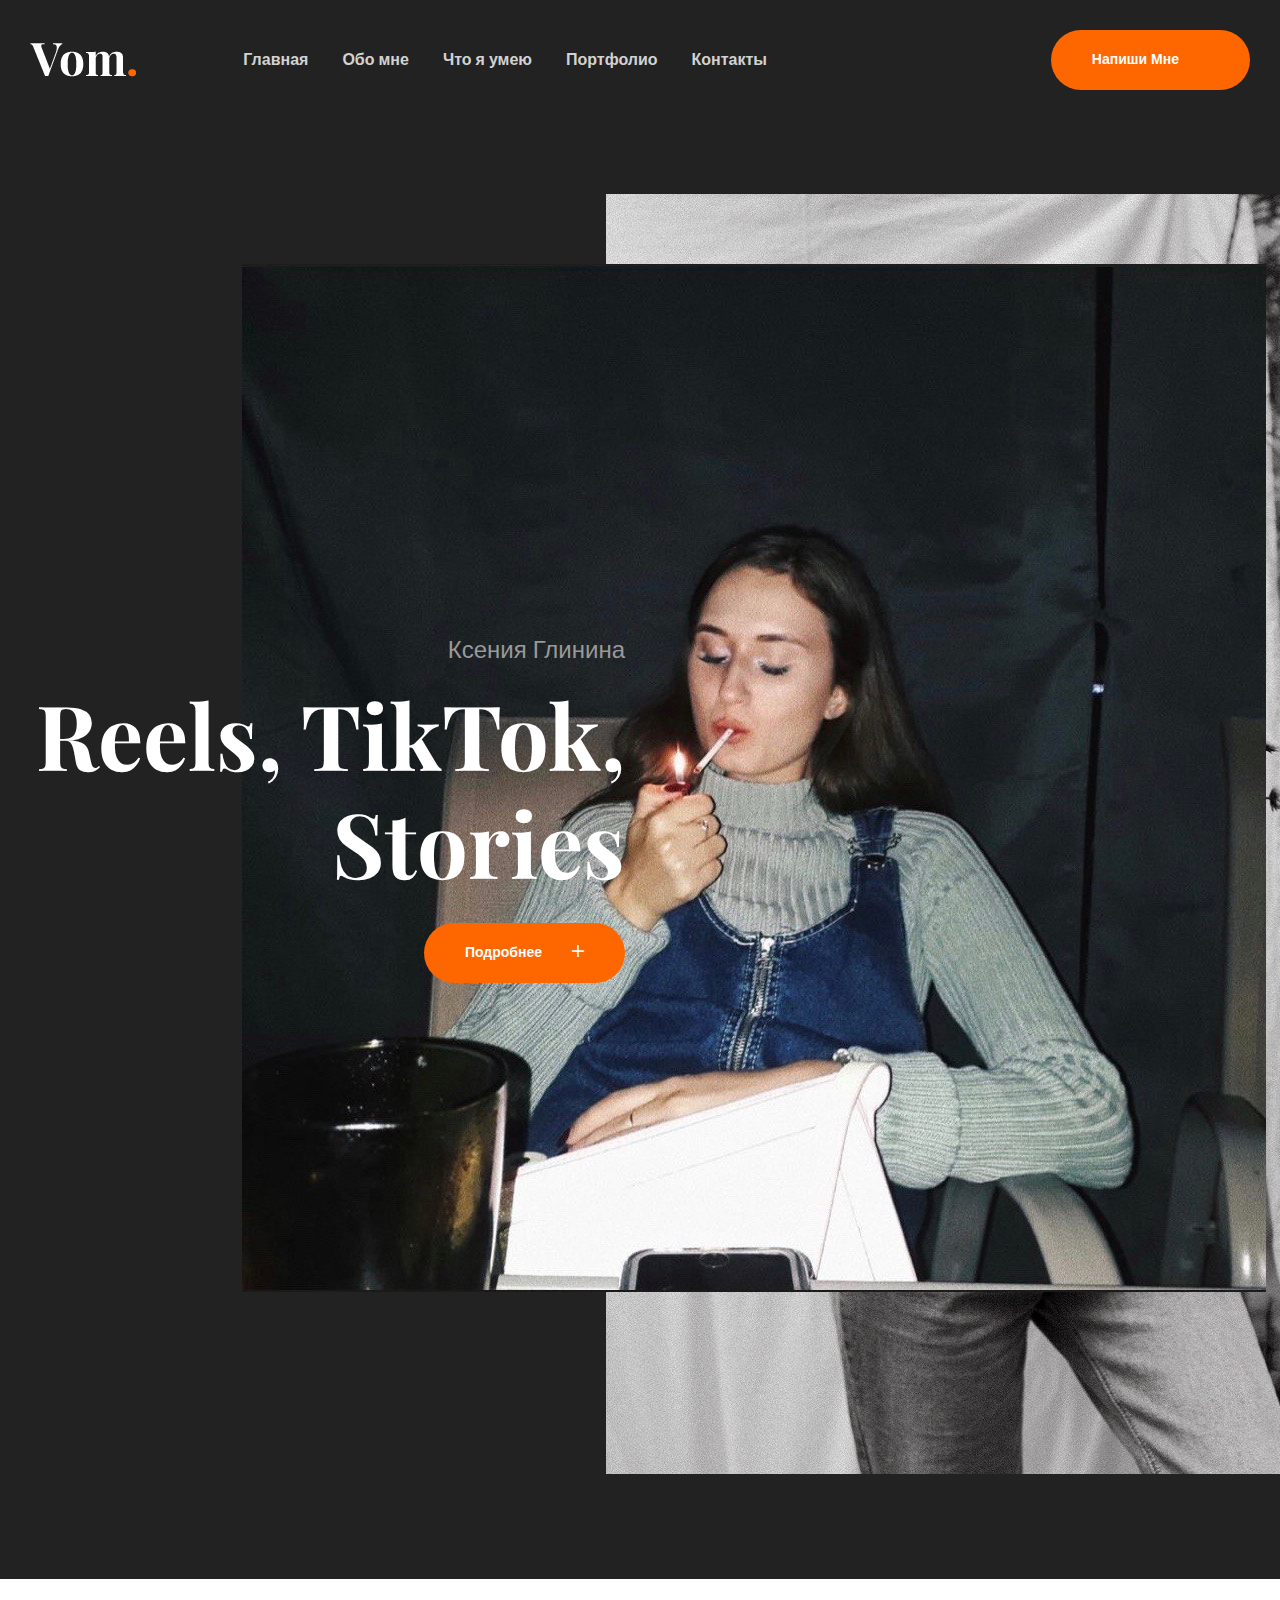
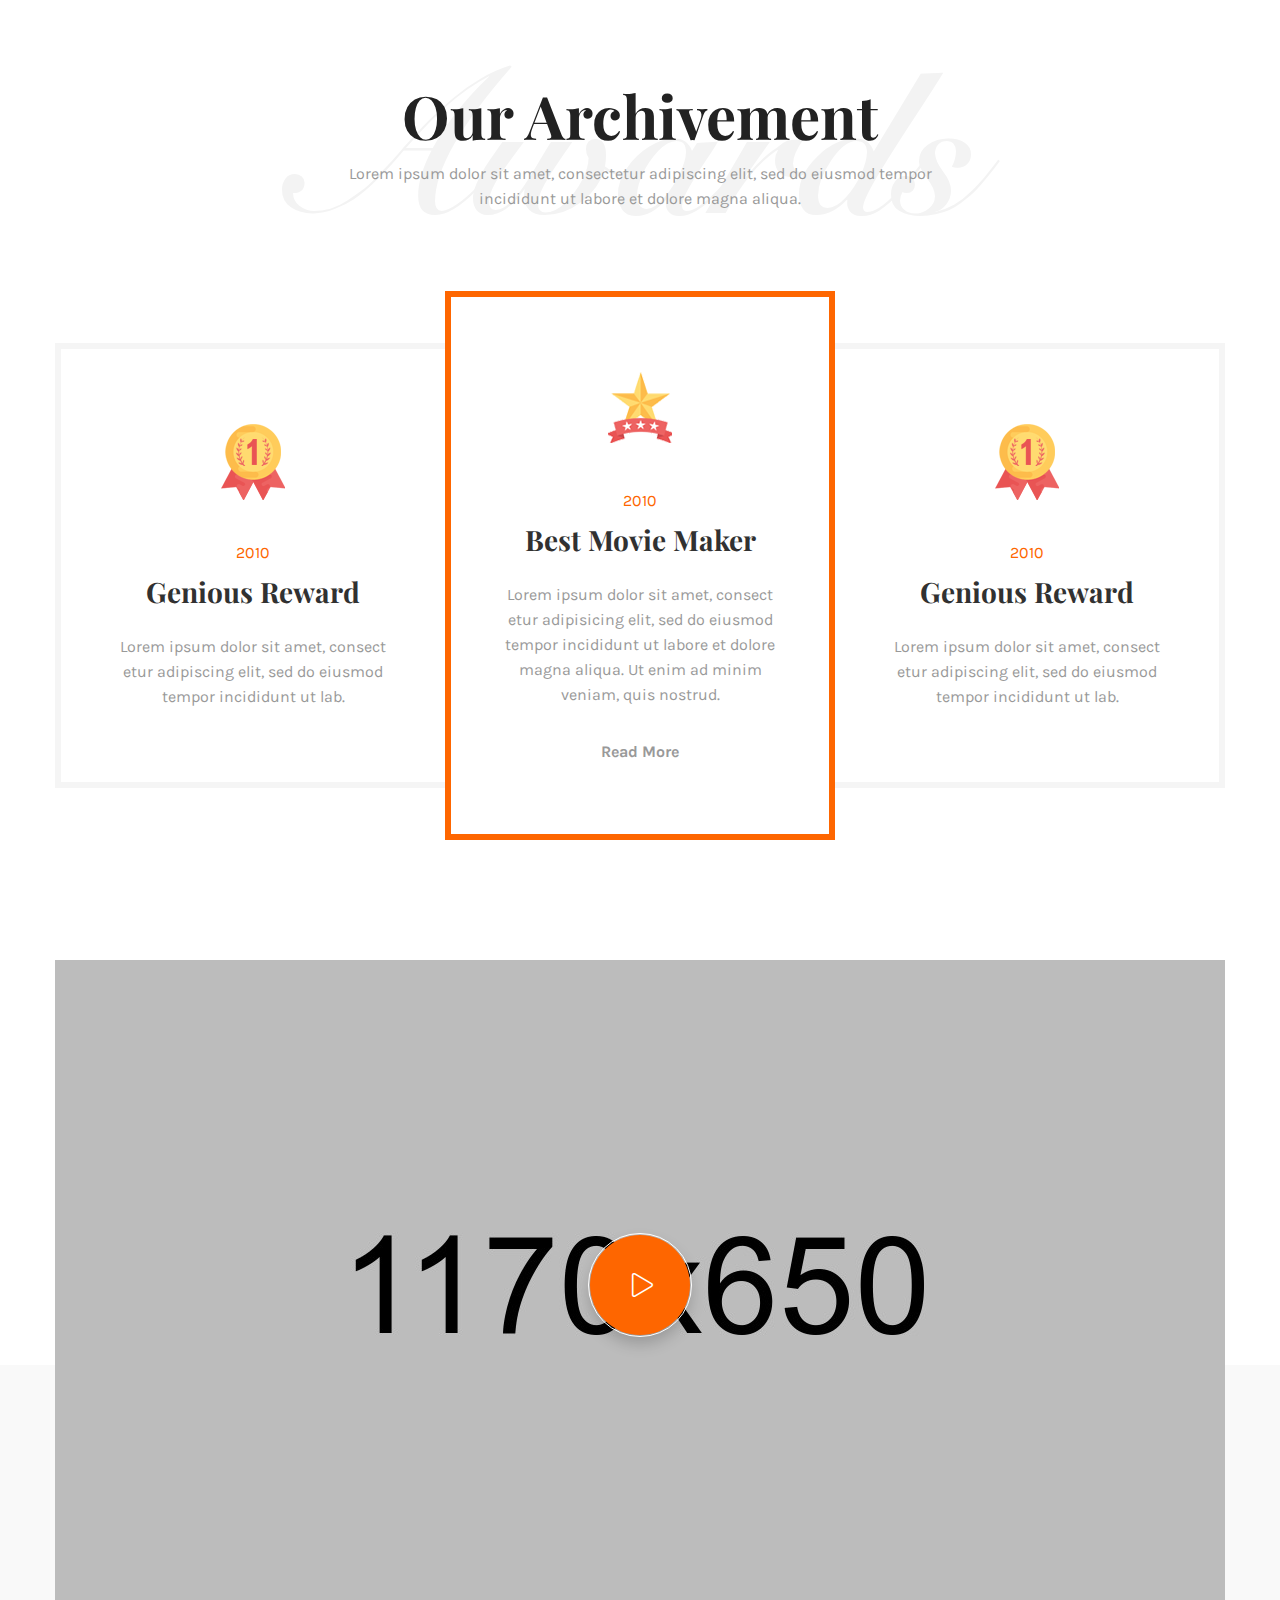
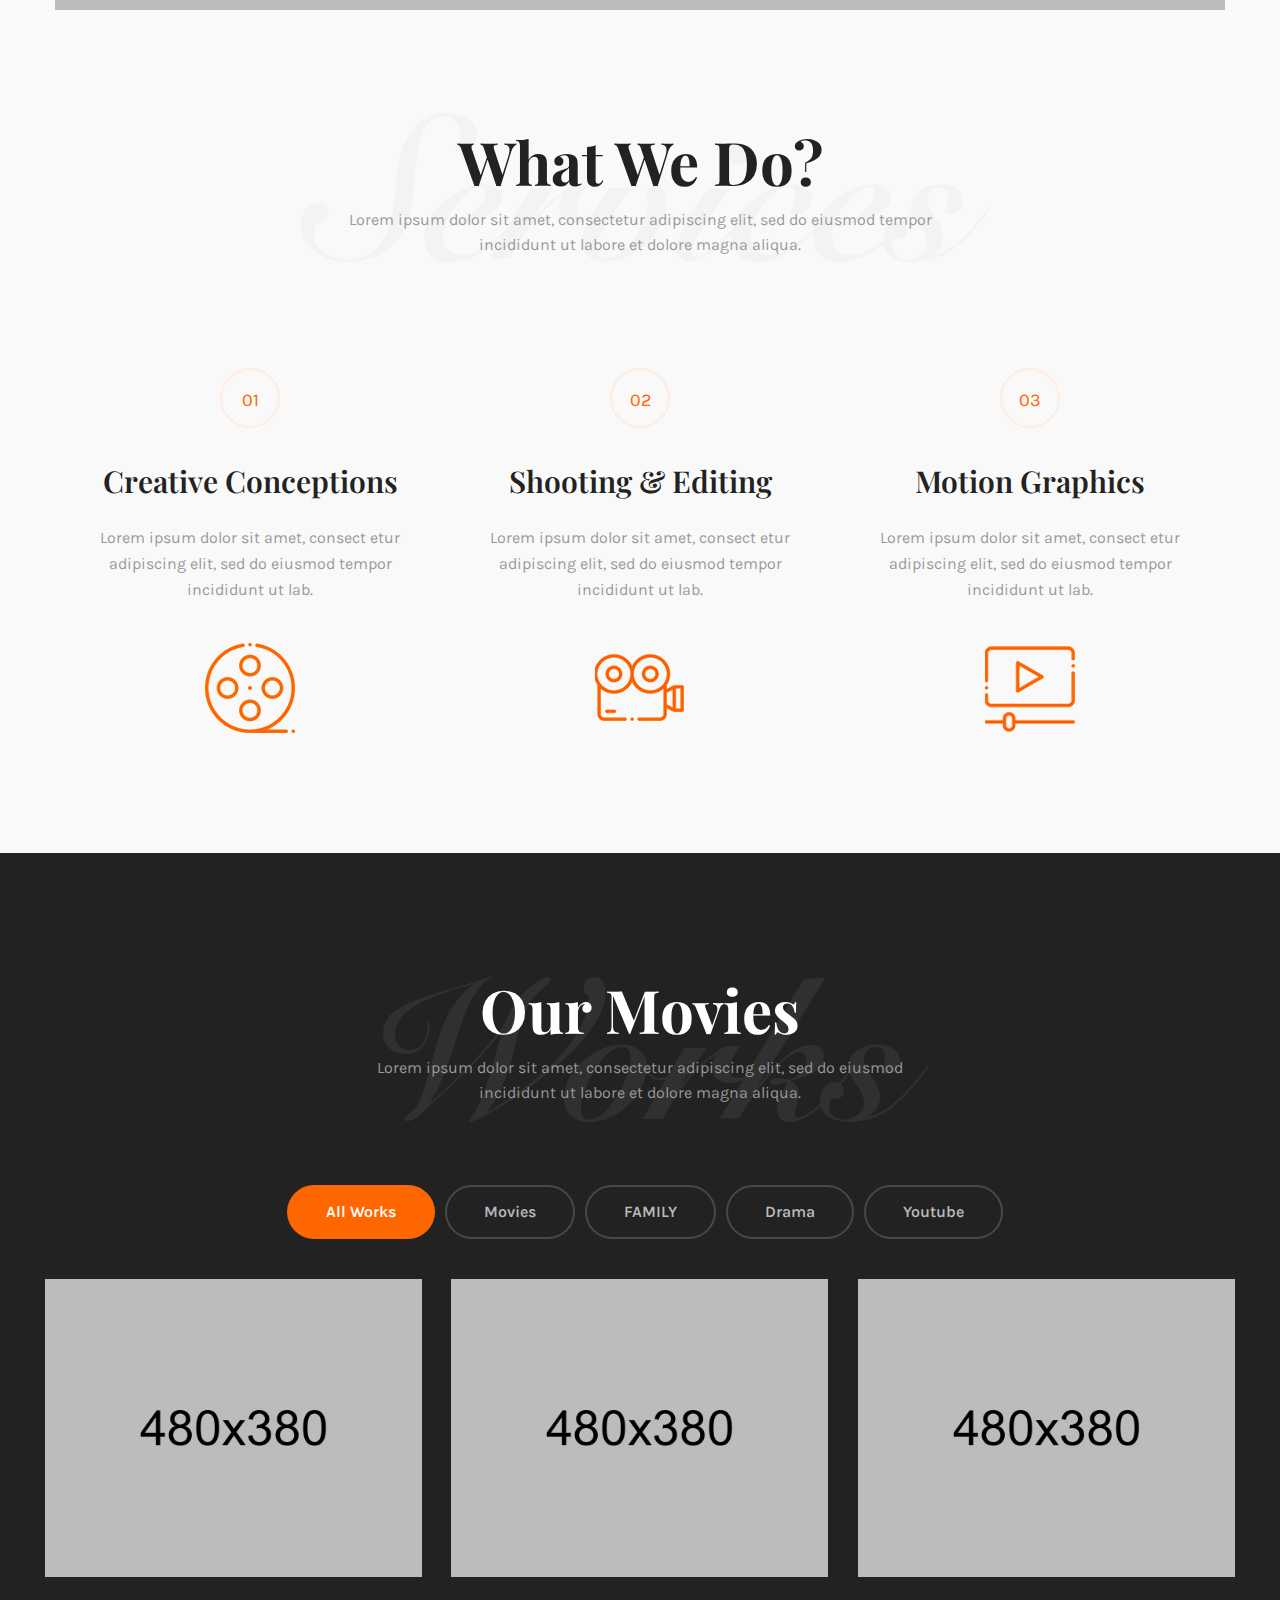
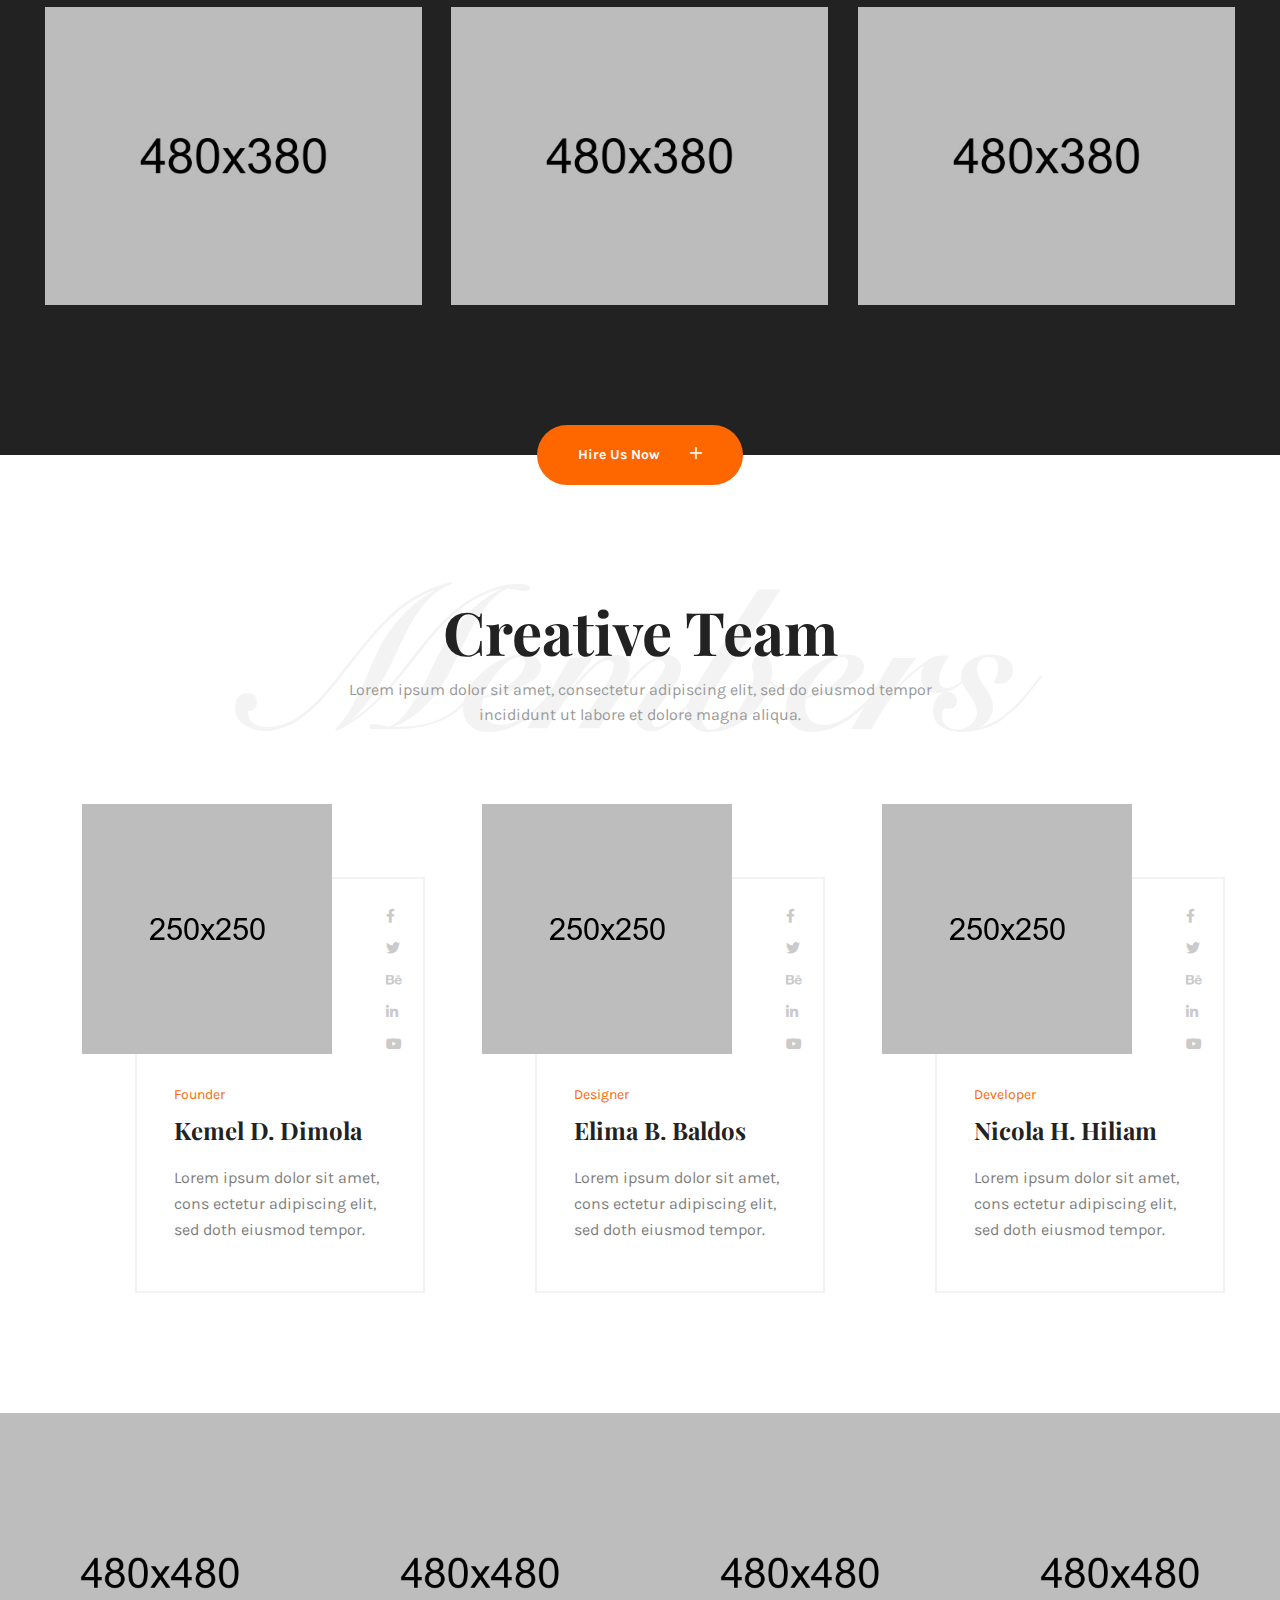
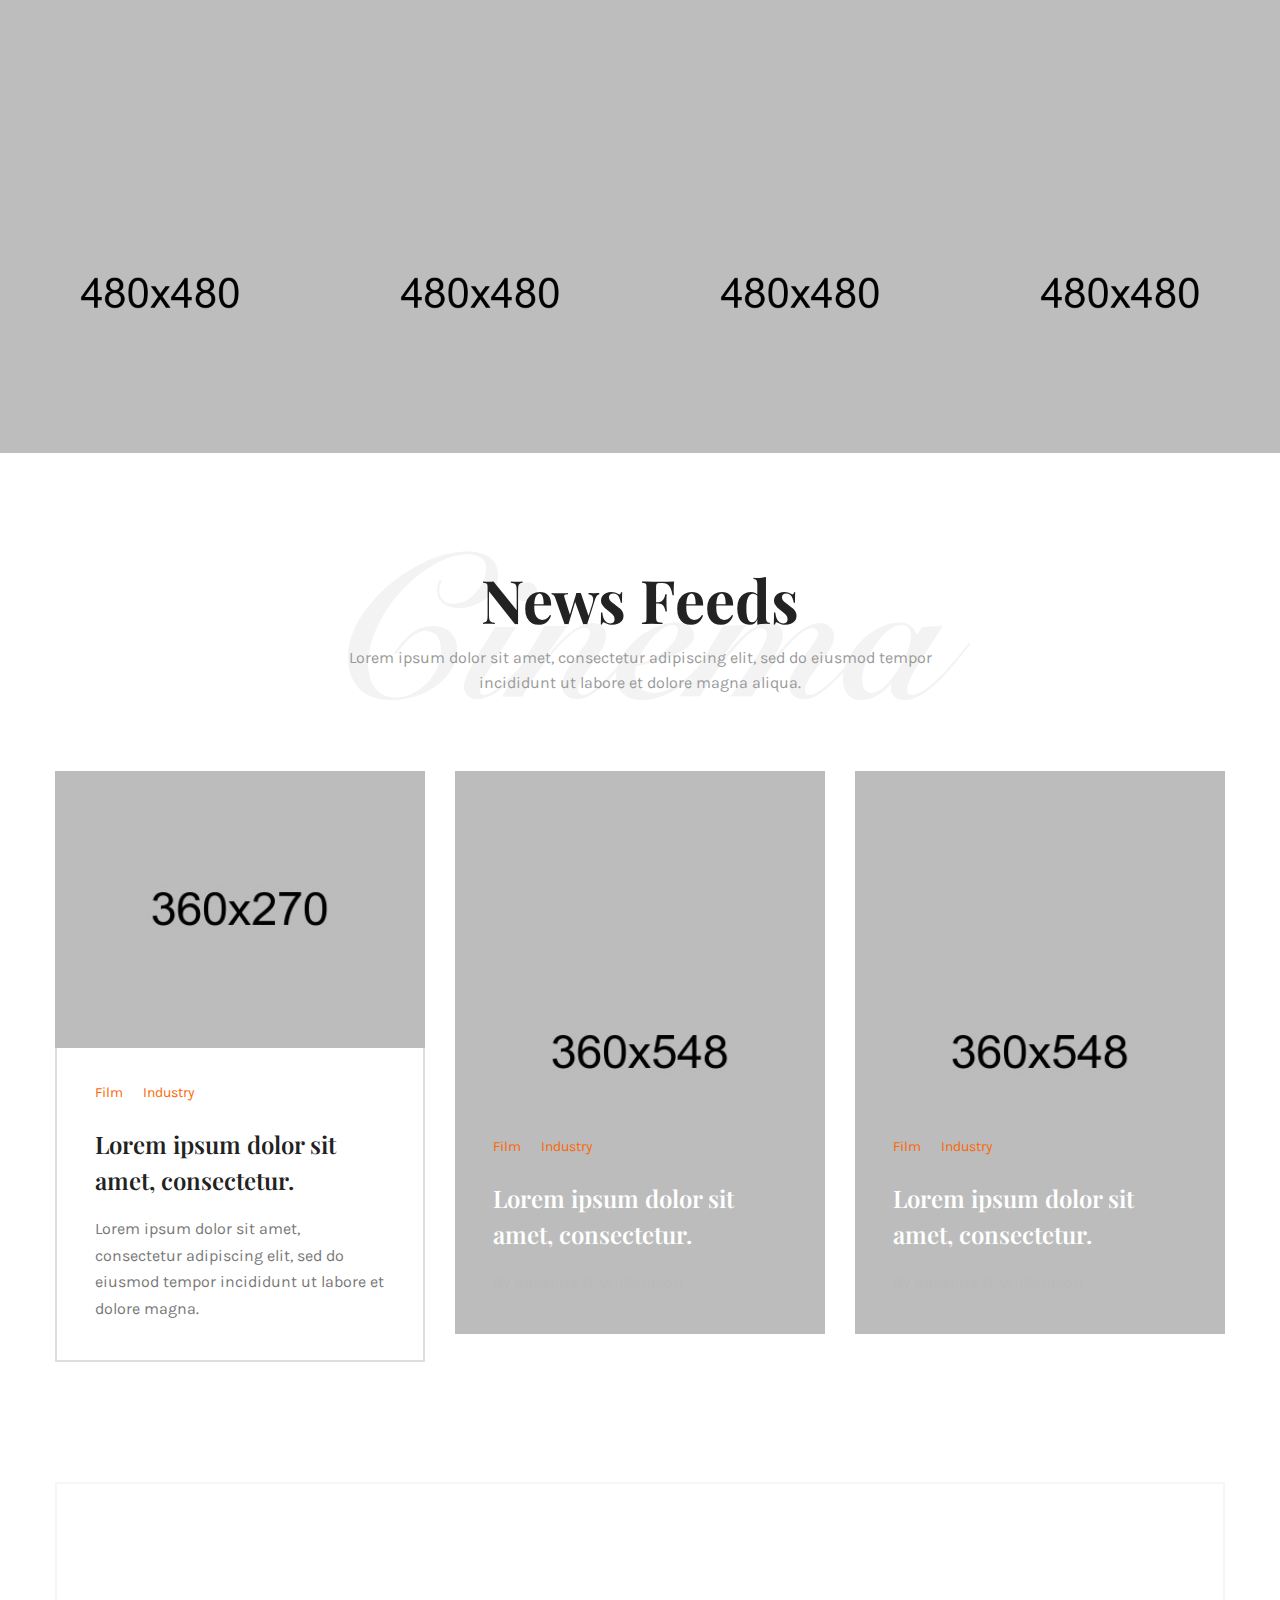
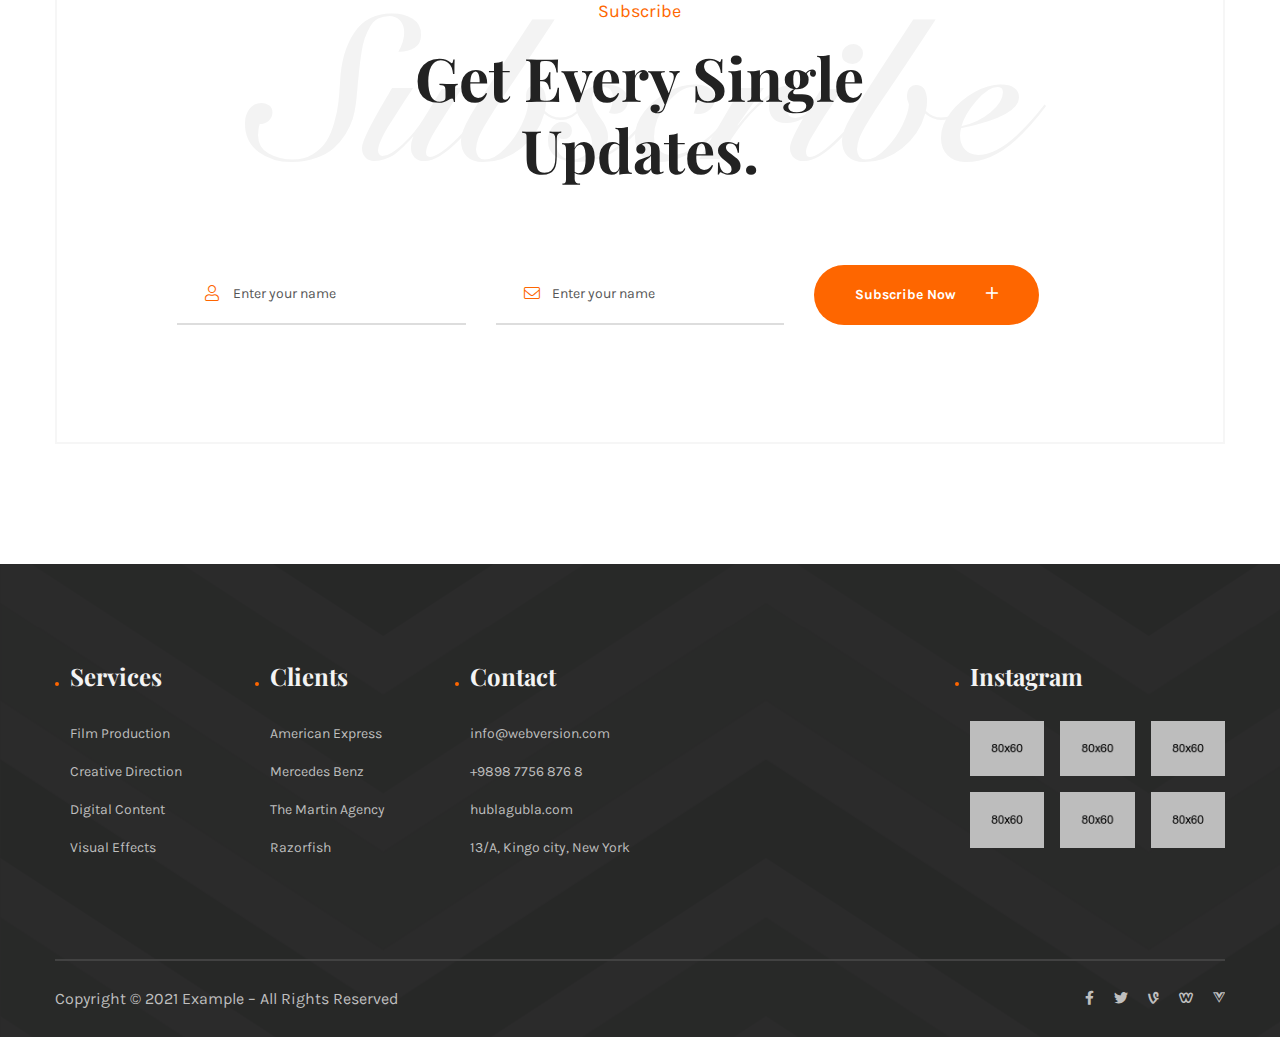
==== vom/index.html @ 8ab4348d "first commit" ====
<!doctype html>
<html class="no-js" lang="zxx">
    <head>
        <meta charset="utf-8">
        <meta http-equiv="x-ua-compatible" content="ie=edge">
        <title>Ксения Глинина — Reels Master</title>
        <meta name="description" content="">
        <meta name="viewport" content="width=device-width, initial-scale=1">

        <link rel="manifest" href="site.webmanifest">
        <!-- Place favicon.png in the root directory -->
		<link rel="shortcut icon" type="image/x-icon" href="img/favicon.png">

        <!-- CSS main style -->
        <link rel="stylesheet" href="css/animate.min.css">
        <link rel="stylesheet" href="css/bootstrap.min.css">
        <link rel="stylesheet" href="css/magnific-popup.css">
        <link rel="stylesheet" href="css/meanmenu.min.css">
        <link rel="stylesheet" href="css/owl.carousel.min.css">
        <link rel="stylesheet" href="css/fontawesome.min.css">
        <link rel="stylesheet" href="css/default.css">
        <link rel="stylesheet" href="css/barfiller.css">
        <link rel="stylesheet" href="css/style.css">
        <link rel="stylesheet" href="css/responsive.css">
    </head>
    <body>

        <!-- Header_start -->
        <header id="header" class="header-transparrent header-sticky">
            <div class="header-area header-padding">
                <div class="container-fluid">
                    <div class="row align-items-center">
                        <div class="col-xl-2 col-lg-2">
                            <div class="logo-area">
                                <div class="logo logo-1">
                                    <a href="index.html" class="logo-link"><img src="img/homepage1/logo/logo.png" alt=""></a>
                                </div>
                            </div>
                        </div>
                        <div class="col-xl-6 col-lg-7">
                            <div class="menu-area flex-grow-1">
                                <div class="main-menu">
                                    <nav id="mobile-menu">
                                        <ul>
                                            <li><a href="index.html">Главная</a>
                                            </li>
                                            <li><a href="about_me.html">Обо мне</a></li>
                                            <li><a href="services.html">Что я умею</a></li>
                                            <li><a href="work.html">Портфолио</a>
                                                <ul class="submenu">
                                                    <li><a href="about.html">About Us</a></li>
                                                    <li><a href="about_me.html">About Me</a></li>
                                                    <li><a href="personal-details.html">Personal Details</a></li>
                                                    <li><a href="services.html">Services</a></li>
                                                    <li><a href="single-services.html">Services Details </a></li>
                                                    <li><a href="team.html">Team</a></li>
                                                    <li><a href="blog.html">Blog</a></li>
                                                    <li><a href="blog-details.html">Blog Details</a></li>
                                                    <li><a href="work.html">Work</a></li>
                                                    <li><a href="contact.html">Contact</a></li>
                                                </ul>
                                            </li>
                                            <li><a href="contact.html">Контакты</a></li>
                                        </ul>
                                    </nav>
                                </div>
                            </div>
                        </div>
                        <div class="col-xl-4 col-lg-3 d-none d-lg-block">
                            <div class="header-right">
                                <div class="header-button f-right">
                                    <a href="#" class="btn orange-bg btn-icon">Напиши мне<i class="fal fa-message"></i></a>
                                </div>
                            </div>
                        </div>
                        <!-- mobile-menu -->
                        <div class="col-12">
                            <div class="mobile-menu mobile-menu-1"></div>
                        </div>
                    </div>
                </div>
            </div>
        </header>
        <!-- Header_end -->
        <main>
            <!-- Hero_start -->
            <section class="hero-area hero-bg theme-bg position-relative">
                <div class="hero-box hero-padding">
                    <div class="container-fluid">
                        <div class="row align-items-center">
                            <div class="col-xl-6 col-lg-8 offset-lg-3 offset-xl-0">
                                <div class="hero-caption text-right">
                                    <span class="hero-sub-heading">Ксения Глинина</span>
                                    <h1 class="hero-main-heading white-color">Reels, TikTok, Stories</h1>
                                    <a href="#" class="btn orange-bg btn-icon">Подробнее<i class="fal fa-plus"></i></a>
                                </div>
                            </div>
                            <div class="col-xl-6">
                                <div class="h1-hero-right-thumb hero-right-thumb position-relative">
                                    <img class="hero-back-thumb" data-tilt data-tilt-perspective="3000" src="img/homepage1/hero/ksu_1.jpg" alt="">
                                    <img class="hero-front-thumb" data-tilt data-tilt-perspective="3000" src="img/homepage1/hero/ksu_2.jpg" alt="">
                                </div>
                            </div>
                        </div>
                    </div>
                </div>
            </section>
            <!-- Hero_end -->
            <!-- Archivement_start -->
            <div class="arichivent_area white-bg pt-100 pb-90">
                <div class="container">
                    <div class="row ">
                        <div class="col-xl-8 offset-xl-2">
                            <div class="section-title mb-80">
                                <div class="archivment-front">
                                    <h3>Our Archivement</h3>
                                    <p>Lorem ipsum dolor sit amet, consectetur adipiscing elit, sed do eiusmod tempor<br>incididunt ut labore et dolore magna aliqua.</p>
                                </div>
                                <h3 class="archivment-back">Awards</h3>
                            </div>
                        </div>
                    </div>
                    <div class="row align-items-center no-gutters">
                        <div class="col-xl-4 col-lg-4">
                            <div class="reward-box-wrapper reward-box-wrapper1 text-center mb-30">
                                <i class="icon"><img src="img/homepage1/Reward/1.png" alt=""></i>
                                <span>2010</span>
                                <h3>Genious Reward</h3>
                                <p>Lorem ipsum dolor sit amet, consect etur adipiscing elit, sed do eiusmod tempor incididunt ut lab.</p>
                            </div>
                        </div>
                        <div class="col-xl-4 col-lg-4">
                            <div class="reward-box-wrapper reward-box-wrapper2 active text-center mb-30">
                                <i class="icon"><img src="img/homepage1/Reward/2.png" alt=""></i>
                                <span>2010</span>
                                <h3>Best Movie Maker</h3>
                                <p>Lorem ipsum dolor sit amet, consect etur adipisicing elit, sed do eiusmod tempor incididunt ut labore et dolore magna aliqua. Ut enim ad minim veniam, quis nostrud.</p>
                                <a href="#" class="read-more-link">Read More</a>
                            </div>
                        </div>
                        <div class="col-xl-4 col-lg-4">
                            <div class="reward-box-wrapper reward-box-wrapper3 text-center mb-30">
                                <i class="icon"><img src="img/homepage1/Reward/1.png" alt=""></i>
                                <span>2010</span>
                                <h3>Genious Reward</h3>
                                <p>Lorem ipsum dolor sit amet, consect etur adipiscing elit, sed do eiusmod tempor incididunt ut lab.</p>
                            </div>
                        </div>
                    </div>
                </div>
            </div>
            <!-- Archivement_end -->
            <!-- vaideo_start -->
            <div class="video-area white-bg">
                <div class="container">
                    <div class="video-wrap"><!--  data-background="img/video_bg/video-img.png" -->
                        <div class="vidoe-img" data-tilt data-tilt-perspective="3000"><img class="img" src="img/homepage1/video_bg/video-img.jpg" alt=""></div>
                        <div class="play-btn">
                            <a class="popup-video circle-animation" href="https://www.youtube.com/watch?v=KMc6DyEJp04"><i class="fal fa-play"></i></a>
                        </div>
                    </div>
                </div>
            </div>
            <!-- vaideo_end -->
            <!-- we_do_srart -->
            <div class="we-do-area gray-bg">
                <div class="container">
                    <div class="row">
                        <div class="col-xl-8 offset-xl-2">
                            <!-- section-tittle -->
                            <div class="section-title mb-110">
                                <div class="archivment-front">
                                    <h3>What We Do?</h3>
                                    <p>Lorem ipsum dolor sit amet, consectetur adipiscing elit, sed do eiusmod tempor<br>incididunt ut labore et dolore magna aliqua.</p>
                                </div>
                                <h3 class="archivment-back">Services</h3>
                            </div>
                        </div>
                    </div>
                    <!-- we_do_wrapper_start -->
                    <div class="we-do-wrapper">
                        <div class="container">
                            <div class="row">
                                <div class="col-xl-4 col-lg-4 col-md-6">
                                    <div class="single-we-do-box text-center mb-30">
                                        <div class="we-do-top">
                                            <div class="we-do-btn"><a  href="#" >01</a></div>
                                            <div class="we-do-tittle"><h3>Creative Conceptions</h3></div>
                                        </div>
                                        <div class="we-do-top-back text-center">
                                            <h2>01</h2>
                                        </div>
                                        <div class="we-do-bottom">
                                            <div class="we-do-para"><p>Lorem ipsum dolor sit amet, consect etur adipiscing elit, sed do eiusmod tempor incididunt ut lab.</p></div>
                                            <div class="we-do-icon"><img src="img/homepage1/we_do/1.png" alt=""></div>
                                        </div>
                                    </div>
                                </div>
                                <div class="col-xl-4 col-lg-4 col-md-6">
                                    <div class="single-we-do-box text-center mb-30">
                                        <div class="we-do-top">
                                            <div class="we-do-btn"><a  href="">02</a></div>
                                            <div class="we-do-tittle"><h3>Shooting & Editing</h3></div>
                                        </div>
                                        <div class="we-do-top-back text-center">
                                            <h2>02</h2>
                                        </div>
                                        <div class="we-do-bottom">
                                            <div class="we-do-para"><p>Lorem ipsum dolor sit amet, consect etur adipiscing elit, sed do eiusmod tempor incididunt ut lab.</p></div>
                                            <div class="we-do-icon"><img src="img/homepage1/we_do/2.png" alt=""></div>
                                        </div>
                                    </div>
                                </div>
                                <div class="col-xl-4 col-lg-4 col-md-6">
                                    <div class="single-we-do-box text-center mb-30">
                                        <div class="we-do-top">
                                            <div class="we-do-btn"><a  href="">03</a></div>
                                            <div class="we-do-tittle"><h3>Motion Graphics</h3></div>
                                        </div>
                                        <div class="we-do-top-back text-center">
                                            <h2>03</h2>
                                        </div>
                                        <div class="we-do-bottom">
                                            <div class="we-do-para"><p>Lorem ipsum dolor sit amet, consect etur adipiscing elit, sed do eiusmod tempor incididunt ut lab.</p></div>
                                            <div class="we-do-icon"><img src="img/homepage1/we_do/3.png" alt=""></div>
                                        </div>
                                    </div>
                                </div>
                            </div>
                        </div>
                    </div>
                    <!-- we_do_wrapper_end -->
                </div>
            </div>
            <!-- we_do_end -->
            <!--Movi_area_stat-->
            <div class="movi-area black-bg">
                <div class="container-fluid">
                    <div class="row">
                        <!-- section-title -->
                        <div class="col-xl-12 mb-65">
                            <div class="section-title section-title2 d-block">
                                <div class="archivment-front text-center">
                                    <h3>Our Movies</h3>
                                    <p>Lorem ipsum dolor sit amet, consectetur adipiscing elit, sed do eiusmod<br>incididunt ut labore et dolore magna aliqua.</p>
                                </div>
                                <h3 class="archivment-back">Works</h3>
                            </div>
                        </div>
                    </div>
                    <!-- Active Button -->
                    <div class="row justify-content-center">
                        <div class="co-xl-12 ">
                            <div class="portfolio-menu filter-button-group mb-40  pl-10 text-center">
                                <button class="active" data-filter="*">All Works</button>
                                <button data-filter=".cat1">Movies</button>
                                <button data-filter=".cat2">FAMILY</button>
                                <button data-filter=".cat3">Drama</button>
                                <button data-filter=".cat4">Youtube</button>
                            </div>
                        </div>
                    </div>
                    <!-- End Active Button -->
                    <!-- Movi_area Active Girid -->
                    <div class="row grid">
                        <div class="col-xl-4 col-lg-4 col-md-4 grid-item cat4 cat2">
                            <div class="video-sing-img-wrap mb-30" data-tilt data-tilt-perspective="3000">
                                <div class="video-singl-img ">
                                    <img src="img/homepage1/video_area/1.jpg" alt="">
                                </div>
                                <div class="video-link"><a class="popup-video" href="https://www.youtube.com/watch?v=KMc6DyEJp04"><i class="fal fa-play"></i></a></div>
                            </div>
                        </div>
                        <div class="col-xl-4 col-lg-4 col-md-4 grid-item cat3 cat4 cat1">
                            <div class="video-sing-img-wrap  mb-30" data-tilt data-tilt-perspective="3000">
                                <div class="video-singl-img">
                                    <img src="img/homepage1/video_area/2.jpg" alt="">
                                </div>
                                <div class="video-link"><a class="popup-video" href="https://www.youtube.com/watch?v=KMc6DyEJp04"><i class="fal fa-play"></i></a></div>
                            </div>
                        </div>
                        <div class="col-xl-4 col-lg-4 col-md-4 grid-item cat2 cat3">
                            <div class="video-sing-img-wrap mb-30" data-tilt data-tilt-perspective="3000">
                                <div class="video-singl-img ">
                                    <img src="img/homepage1/video_area/3.jpg" alt="">
                                </div>
                                <div class="video-link"><a class="popup-video" href="https://www.youtube.com/watch?v=KMc6DyEJp04"><i class="fal fa-play"></i></a></div>
                            </div>
                        </div>
                        <div class="col-xl-4 col-lg-4 col-md-4 grid-item cat2 cat1">
                            <div class="video-sing-img-wrap  mb-30" data-tilt data-tilt-perspective="3000">
                                <div class="video-singl-img">
                                    <img src="img/homepage1/video_area/4.jpg" alt="">
                                </div>
                                <div class="video-link"><a class="popup-video" href="https://www.youtube.com/watch?v=KMc6DyEJp04"><i class="fal fa-play"></i></a></div>
                            </div>
                        </div>
                        <div class="col-xl-4 col-lg-4 col-md-4 grid-item cat2 cat3">
                            <div class="video-sing-img-wrap mb-30" data-tilt data-tilt-perspective="3000">
                                <div class="video-singl-img ">
                                    <img src="img/homepage1/video_area/5.jpg" alt="">
                                </div>
                                <div class="video-link"><a class="popup-video" href="https://www.youtube.com/watch?v=KMc6DyEJp04"><i class="fal fa-play"></i></a></div>
                            </div>
                        </div>
                        <div class="col-xl-4 col-lg-4 col-md-4 grid-item cat3 cat4 cat1">
                            <div class="video-sing-img-wrap  mb-30" data-tilt data-tilt-perspective="3000">
                                <div class="video-singl-img">
                                    <img src="img/homepage1/video_area/6.jpg" alt="">
                                </div>
                                <div class="video-link"><a class="popup-video" href="https://www.youtube.com/watch?v=KMc6DyEJp04"><i class="fal fa-play"></i></a></div>
                            </div>
                        </div>
                    </div>
                    <!-- End-Movi_area-->
                </div>
            </div>
            <!-- movi_tabs_end -->
            <div class="movi-btn text-center">
                <a href="#" class="btn orange-bg btn-icon orange-hover-1">Hire Us Now<i class="fal fa-plus"></i></a>
            </div>
            <!--Movi_area_end-->
            <!-- Creative_team_start -->
            <div class="creative-team-area pt-80 pb-40">
                <div class="container">
                    <div class="row">
                        <div class="col-xl-8 offset-xl-2 pb-135">
                            <!-- section-tittle -->
                            <div class="section-title section-title3 ">
                                <div class="archivment-front">
                                    <h3>Creative Team</h3>
                                    <p>Lorem ipsum dolor sit amet, consectetur adipiscing elit, sed do eiusmod tempor<br>incididunt ut labore et dolore magna aliqua.</p>
                                </div>
                                <h3 class="archivment-back">Members</h3>
                            </div>
                        </div>
                    </div>
                    <div class="row">
                        <div class="col-xl-4 col-lg-6 col-md-6">
                            <div class="team-box ml-80 mb-80">
                                <div class="single-team ">
                                    <div class="team-top d-flex mb-30">
                                        <div class="team-img"><img src="img/homepage1/team/1.png" alt=""></div>
                                        <!-- social-icon -->
                                        <div class="team-social">
                                            <ul>
                                                <li><a href="#"><i class="fab fa-facebook-f"></i></a></li>
                                                <li><a href="#"><i class="fab fa-twitter"></i></a></li>
                                                <li> <a href="#"><i class="fab fa-behance"></i></a></li>
                                                <li><a href="#"><i class="fab fa-linkedin-in"></i></a></li>
                                                <li><a href="#"><i class="fab fa-youtube"></i></a></li>
                                            </ul>
                                        </div>
                                    </div>
                                    <div class="team-bottom">
                                        <span>Founder</span>
                                        <h3>Kemel D. Dimola</h3>
                                        <p>Lorem ipsum dolor sit amet, cons ectetur adipiscing elit, sed doth eiusmod
                                            tempor. </p>
                                    </div>
                                </div>
                            </div>
                        </div>
                        <div class="col-xl-4 col-lg-6 col-md-6">
                            <div class="team-box ml-80 mb-80">
                                <div class="single-team ">
                                    <div class="team-top d-flex mb-30">
                                        <div class="team-img"><img src="img/homepage1/team/2.png" alt=""></div>
                                        <!-- social-icon -->
                                        <div class="team-social">
                                            <ul>
                                                <li><a href="#"><i class="fab fa-facebook-f"></i></a></li>
                                                <li><a href="#"><i class="fab fa-twitter"></i></a></li>
                                                <li> <a href="#"><i class="fab fa-behance"></i></a></li>
                                                <li><a href="#"><i class="fab fa-linkedin-in"></i></a></li>
                                                <li><a href="#"><i class="fab fa-youtube"></i></a></li>
                                            </ul>
                                        </div>
                                    </div>
                                    <div class="team-bottom">
                                        <span>Designer</span>
                                        <h3>Elima B. Baldos</h3>
                                        <p>Lorem ipsum dolor sit amet, cons ectetur adipiscing elit, sed doth eiusmod
                                            tempor. </p>
                                    </div>
                                </div>
                            </div>
                        </div>
                        <div class="col-xl-4 col-lg-6 col-md-6">
                            <div class="team-box ml-80 mb-80">
                                <div class="single-team ">
                                    <div class="team-top d-flex mb-30">
                                        <div class="team-img"><img src="img/homepage1/team/3.png" alt=""></div>
                                        <!-- social-icon -->
                                        <div class="team-social">
                                            <ul>
                                                <li><a href="#"><i class="fab fa-facebook-f"></i></a></li>
                                                <li><a href="#"><i class="fab fa-twitter"></i></a></li>
                                                <li> <a href="#"><i class="fab fa-behance"></i></a></li>
                                                <li><a href="#"><i class="fab fa-linkedin-in"></i></a></li>
                                                <li><a href="#"><i class="fab fa-youtube"></i></a></li>
                                            </ul>
                                        </div>
                                    </div>
                                    <div class="team-bottom">
                                        <span>Developer</span>
                                        <h3>Nicola H. Hiliam</h3>
                                        <p>Lorem ipsum dolor sit amet, cons ectetur adipiscing elit, sed doth eiusmod
                                            tempor. </p>
                                    </div>
                                </div>
                            </div>
                        </div>
                    </div>
                </div>
            </div>
            <!-- Creative_team_end -->
            <!-- teammembers_start -->
            <div class="teammembers-area">
                <div class="container-fluid p-0 fix">
                    <div class="row no-gutters">
                        <div class="col-xl-3 col-lg-4 col-md-6">
                            <div class="single-members">
                                <div class="members-img"><img src="img/homepage1/team_members/5.png" alt=""></div>
                                <div class="members-img-thumb">
                                    <img src="img/homepage1/team_members/overley.png" alt="">
                                </div>
                                <div class="thumb-content-box">
                                    <div class="thumb-content">
                                        <h3>Photo<br>Showcase</h3>
                                        <a class="popup-image" href="img/homepage1/team_members/5.png"><i class="fas fa-angle-right"></i></a>
                                    </div>
                                </div>
                            </div>
                        </div>
                        <div class="col-xl-3 col-lg-4 col-md-6">
                            <div class="single-members">
                                <div class="members-img"><img src="img/homepage1/team_members/1.png" alt=""></div>
                                <div class="members-img-thumb">
                                    <img src="img/homepage1/team_members/overley.png" alt="">
                                </div>
                                <div class="thumb-content-box">
                                    <div class="thumb-content">
                                        <h3>Photo<br>Showcase</h3>
                                        <a class="popup-image" href="img/homepage1/team_members/1.png"><i class="fas fa-angle-right"></i></a>
                                    </div>
                                </div>
                            </div>
                        </div>
                        <div class="col-xl-3 col-lg-4 col-md-6">
                            <div class="single-members">
                                <div class="members-img"><img src="img/homepage1/team_members/2.png" alt=""></div>
                                <div class="members-img-thumb">
                                    <img src="img/homepage1/team_members/overley.png" alt="">
                                </div>
                                <div class="thumb-content-box">
                                    <div class="thumb-content">
                                        <h3>Photo<br>Showcase</h3>
                                        <a class="popup-image" href="img/homepage1/team_members/2.png"><i class="fas fa-angle-right"></i></a>
                                    </div>
                                </div>
                            </div>
                        </div>
                        <div class="col-xl-3 col-lg-4 col-md-6">
                            <div class="single-members">
                                <div class="members-img"><img src="img/homepage1/team_members/3.png" alt=""></div>
                                <div class="members-img-thumb">
                                    <img src="img/homepage1/team_members/overley.png" alt="">
                                </div>
                                <div class="thumb-content-box">
                                    <div class="thumb-content">
                                        <h3>Photo<br>Showcase</h3>
                                        <a class="popup-image" href="img/homepage1/team_members/3.png"><i class="fas fa-angle-right"></i></a>
                                    </div>
                                </div>
                            </div>
                        </div>
                        <div class="col-xl-3 col-lg-4 col-md-6">
                            <div class="single-members">
                                <div class="members-img"><img src="img/homepage1/team_members/4.png" alt=""></div>
                                <div class="members-img-thumb">
                                    <img src="img/homepage1/team_members/overley.png" alt="">
                                </div>
                                <div class="thumb-content-box">
                                    <div class="thumb-content">
                                        <h3>Photo<br>Showcase</h3>
                                        <a class="popup-image" href="img/homepage1/team_members/4.png"><i class="fas fa-angle-right"></i></a>
                                    </div>
                                </div>
                            </div>
                        </div>
                        <div class="col-xl-3 col-lg-4 col-md-6">
                            <div class="single-members">
                                <div class="members-img"><img src="img/homepage1/team_members/5.png" alt=""></div>
                                <div class="members-img-thumb">
                                    <img src="img/homepage1/team_members/overley.png" alt="">
                                </div>
                                <div class="thumb-content-box">
                                    <div class="thumb-content">
                                        <h3>Photo<br>Showcase</h3>
                                        <a class="popup-image" href="img/homepage1/team_members/5.png"><i class="fas fa-angle-right"></i></a>
                                    </div>
                                </div>
                            </div>
                        </div>
                        <div class="col-xl-3 col-lg-4 col-md-6">
                            <div class="single-members">
                                <div class="members-img"><img src="img/homepage1/team_members/6.png" alt=""></div>
                                <div class="members-img-thumb">
                                    <img src="img/homepage1/team_members/overley.png" alt="">
                                </div>
                                <div class="thumb-content-box">
                                    <div class="thumb-content">
                                        <h3>Photo<br>Showcase</h3>
                                        <a class="popup-image" href="img/homepage1/team_members/6.png"><i class="fas fa-angle-right"></i></a>
                                    </div>
                                </div>
                            </div>
                        </div>
                        <div class="col-xl-3 col-lg-4 col-md-6">
                            <div class="single-members">
                                <div class="members-img"><img src="img/homepage1/team_members/7.png" alt=""></div>
                                <div class="members-img-thumb">
                                    <img src="img/homepage1/team_members/overley.png" alt="">
                                </div>
                                <div class="thumb-content-box">
                                    <div class="thumb-content">
                                        <h3>Photo<br>Showcase</h3>
                                        <a class="popup-image" href="img/homepage1/team_members/7.png"><i class="fas fa-angle-right"></i></a>
                                    </div>
                                </div>
                            </div>
                        </div>
                    </div>
                </div>
            </div>
            <!-- teammembers_End -->
            <!-- news_feeds_sart -->
            <div class="news-feeds-area pt-110 pb-90">
                <div class="container">
                    <div class="row">
                        <div class="col-xl-8 offset-xl-2">
                            <!-- section-tittle -->
                            <div class="section-title section-title4 mb-75">
                                <div class="archivment-front">
                                    <h3>News Feeds</h3>
                                    <p>Lorem ipsum dolor sit amet, consectetur adipiscing elit, sed do eiusmod tempor<br>incididunt ut labore et dolore magna aliqua.</p>
                                </div>
                                <h3 class="archivment-back">Cinema</h3>
                            </div>
                        </div>
                        <!-- news_feeds_conent_start -->
                        <div class="col-xl-4 col-lg-4 col-md-6">
                            <div class="single-news-feeds mb-30">
                                <div class="news-feed-img"><img src="img/homepage1/news_feeds/news_feeds_1.jpg" alt=""></div>
                                <div class="news-feed-content">
                                    <div class="Industry">
                                        <ul>
                                            <li><a href="#">Film</a></li>
                                            <li><a href="#">Industry</a></li>
                                        </ul>
                                    </div>
                                    <h3><a href="#">Lorem ipsum dolor sit amet, consectetur.</a></h3>
                                    <p>Lorem ipsum dolor sit amet, consectetur adipiscing elit, sed do eiusmod tempor incididunt ut labore et dolore magna.</p>
                                </div>
                            </div>
                        </div>
                        <div class="col-xl-4 col-lg-4 col-md-6">
                            <div class="single-news-feeds mb-30">
                                <div class="news-feed-img"><img src="img/homepage1/news_feeds/news_feeds_2.jpg" alt=""></div>
                                <div class="news-feed-content news-feed-content-2">
                                    <div class="Industry">
                                        <ul>
                                            <li><a href="#">Film</a></li>
                                            <li><a href="#">Industry</a></li>
                                        </ul>
                                    </div>
                                    <h3><a href="#">Lorem ipsum dolor sit amet, consectetur.</a></h3>
                                    <p><a href="#">By Rosalina D. Williamson</a></p>
                                </div>
                            </div>
                        </div>
                        <div class="col-xl-4 col-lg-4 col-md-6">
                            <div class="single-news-feeds mb-30">
                                <div class="news-feed-img"><img src="img/homepage1/news_feeds/news_feeds_3.jpg" alt=""></div>
                                <div class="news-feed-content news-feed-content-2">
                                    <div class="Industry">
                                        <ul>
                                            <li><a href="#">Film</a></li>
                                            <li><a href="#">Industry</a></li>
                                        </ul>
                                    </div>
                                    <h3><a href="#">Lorem ipsum dolor sit amet, consectetur.</a></h3>
                                    <p><a href="#">By Rosalina D. Williamson</a></p>
                                </div>
                            </div>
                        </div>
                        <!-- news_feeds_conent_end -->
                    </div>
                </div>
            </div>

            <!-- news_feeds_end -->
            <!-- Subscribe_area_sarte -->
            <div class="subscribe-area-wrap pb-120">
                <div class="container">
                    <div class="subscribe-area">
                        <div class="row">
                            <div class="col-xl-8 offset-xl-2">
                                <!-- section-tittle -->
                                <div class="section-title section-title5 mb-80">
                                    <div class="archivment-front">
                                        <p class="subscribe">Subscribe</p>
                                        <h3>Get Every Single<br>Updates.</h3>
                                    </div>
                                    <h3 class="archivment-back">Subscribe</h3>
                                </div>
                            </div>
                        </div>
                        <!-- subscribe-form -->
                        <div class="row">
                            <div class="col-xl-12">
                                <div class="row">
                                    <div class="col-xl-12">
                                        <!-- subscribe-form -->
                                        <div class="subscribe-form">
                                            <div class="row d-flex align-items-end">
                                                <div class="col-xl-4">
                                                    <div class="single-input-box mb-30">
                                                        <div class="input-box-area d-flex">
                                                            <i class="fal fa-user"></i>
                                                            <input type="text" placeholder="Enter your name">
                                                        </div>
                                                    </div>
                                                </div>
                                                <div class="col-xl-4">
                                                    <div class="single-input-box mb-30">
                                                        <div class="input-box-area d-flex">
                                                            <i class="fal fa-envelope"></i>
                                                            <input type="text" placeholder="Enter your name">
                                                        </div>
                                                    </div>
                                                </div>
                                                <div class="col-xl-4">
                                                    <div class="subscribe-btn mb-30">
                                                        <a href="#" class="btn btn-icon orange-hover-1">Subscribe Now<i class="fal fa-plus"></i></a>
                                                    </div>
                                                </div>
                                            </div>
                                        </div>
                                    </div>
                                </div>
                            </div>
                        </div>
                    </div>
                </div>
            </div>
            <!-- Subscribe_area_end -->
        </main>
        <footer>
            <!-- footer_stat -->
            <div class="footer-wrap" data-background="img/homepage1/footer/footer_thumb.png">
                <div class="footer-top-main pt-100 pb-65">
                    <div class="container">
                        <div class="row">
                            <div class="col-xl-2 col-lg-2 col-md-4 col-sm-4">
                                <div class="footer-area-top ml-15 mb-30">
                                    <div class="footer-title">
                                        <h4>Services</h4>
                                    </div>
                                    <div class="footer-content">
                                        <ul>
                                            <li><a href="#">Film Production</a></li>
                                            <li><a href="#">Creative Direction</a></li>
                                            <li><a href="#">Digital Content</a></li>
                                            <li><a href="#">Visual Effects</a></li>
                                        </ul>
                                    </div>
                                </div>
                            </div>
                            <div class="col-xl-2 col-lg-2 col-md-4 col-sm-4">
                                <div class="footer-area-top  ml-15 mb-30">
                                    <div class="footer-title">
                                        <h4>Clients</h4>
                                    </div>
                                    <div class="footer-content">
                                        <ul>
                                            <li><a href="#">American Express</a></li>
                                            <li><a href="#">Mercedes Benz</a></li>
                                            <li><a href="#">The Martin Agency</a></li>
                                            <li><a href="#">Razorfish</a></li>
                                        </ul>
                                    </div>
                                </div>
                            </div>
                            <div class="col-xl-5 col-lg-5 col-md-4 col-sm-4">
                                <div class="footer-area-top  ml-15 mb-30">
                                    <div class="footer-title">
                                        <h4>Contact</h4>
                                    </div>
                                    <div class="footer-content">
                                        <ul>
                                            <li><a href="#">info@webversion.com</a></li>
                                            <li><a href="#">+9898 7756 876 8</a></li>
                                            <li><a href="#">hublagubla.com</a></li>
                                            <li><a href="#">13/A, Kingo city, New York</a></li>
                                        </ul>
                                    </div>
                                </div>
                            </div>
                            <!-- instagram -->
                            <div class="col-xl-3 col-lg-3 col-md-6">
                                <div class="footer-area-top ml-15 mb-30">
                                    <div class="footer-title">
                                        <h4>Instagram</h4>
                                    </div>
                                    <div class="instagram-gellay">
                                        <ul class="insta-feed">
                                            <li><a href="#"><img src="img/homepage1/instragram/1.png" alt=""></a></li>
                                            <li><a href="#"><img src="img/homepage1/instragram/2.png" alt=""></a></li>
                                            <li><a href="#"><img src="img/homepage1/instragram/3.png" alt=""></a></li>
                                            <li><a href="#"><img src="img/homepage1/instragram/4.png" alt=""></a></li>
                                            <li><a href="#"><img src="img/homepage1/instragram/5.png" alt=""></a></li>
                                            <li><a href="#"><img src="img/homepage1/instragram/6.png" alt=""></a></li>
                                        </ul>
                                    </div>
                                </div>
                            </div>
                        </div>
                    </div>
                </div>
                <div class="footer-bottom-main">
                   <div class="container">
                    <div class="footer-area-bottom fix">
                        <div class="row">
                            <div class="col-lg-6 col-md-7">
                                <div class="copy-right">
                                    <p>Copyright © 2021 Example – All Rights Reserved</p>
                                </div>
                            </div>
                            <div class="col-lg-6 col-md-5">
                                <div class="footer-social text-left text-md-right">
                                    <ul>
                                        <li><a href="#"><i class="fab fa-facebook-f"></i></a></li>
                                        <li><a href="#"><i class="fab fa-twitter"></i></a></li>
                                        <li><a href="#"><i class="fab fa-vine"></i></a></li>
                                        <li><a href="#"><i class="fab fa-weebly"></i></a></li>
                                        <li><a href="#"><i class="fab fa-vuejs"></i></a></li>
                                    </ul>
                                </div>
                            </div>
                        </div>

                    </div>
                   </div>
                </div>
                <!-- </div> -->
            </div>
            <!-- footer_end -->
        </footer>

        <!-- Fullscreen search -->
        <div class="search-wrap">
            <div class="search-inner">
                <i class="fas fa-times search-close" id="search-close"></i>
                <div class="search-cell">
                    <form method="get">
                        <div class="search-field-holder">
                            <input type="search" class="main-search-input" placeholder="Search Your Keyword...">
                        </div>
                    </form>
                </div>
            </div>
        </div>
        <!-- end fullscreen search -->

		<!-- All JS Custom Plugins Link Here here -->
        <script src="js/vendor/modernizr-3.5.0.min.js"></script>
        <!-- Jquery, Popper, Bootstrap -->
        <script src="js/vendor/jquery-1.12.4.min.js"></script>
        <script src="js/popper.min.js"></script>
        <script src="js/bootstrap.min.js"></script>
        <!-- Jquery Slick-Carousel Plugins -->
        <script src="js/slick.min.js"></script>
        <!-- Jquery Owl-Carousel Plugins -->
        <script src="js/owl.carousel.min.js"></script>
        <!-- Isotop -->
        <script src="js/isotope.pkgd.min.js"></script>
        <script src="js/imagesloaded.pkgd.min.js"></script>
        <!-- One Page -->
        <script src="js/one-page-nav-min.js"></script>
        <!-- Ajax Form -->
        <script src="js/ajax-form.js"></script>
        <!-- Jquery Mobile Menu -->
        <script src="js/jquery.meanmenu.min.js"></script>
        <!-- Jquery Counter & Waypoint -->
        <script src="js/waypoint.js"></script>
        <script src="js/jquery.counterup.min.js"></script>
        <!-- Animation -->
        <script src="js/wow.min.js"></script>
        <!-- progress -->
        <script src="js/jquery.barfiller.js"></script>
        <!-- ScrollUp -->
        <script src="js/jquery.scrollUp.min.js"></script>
        <!-- PopUp Image & Video -->
        <script src="js/jquery.magnific-popup.min.js"></script>
        <script src="js/tilt.jquery.min.js"></script>
        <!-- Custom Plugins -->
        <script src="js/plugins.js"></script>
        <!-- Custom Main JS -->
        <script src="js/main.js"></script>
    </body>
</html>
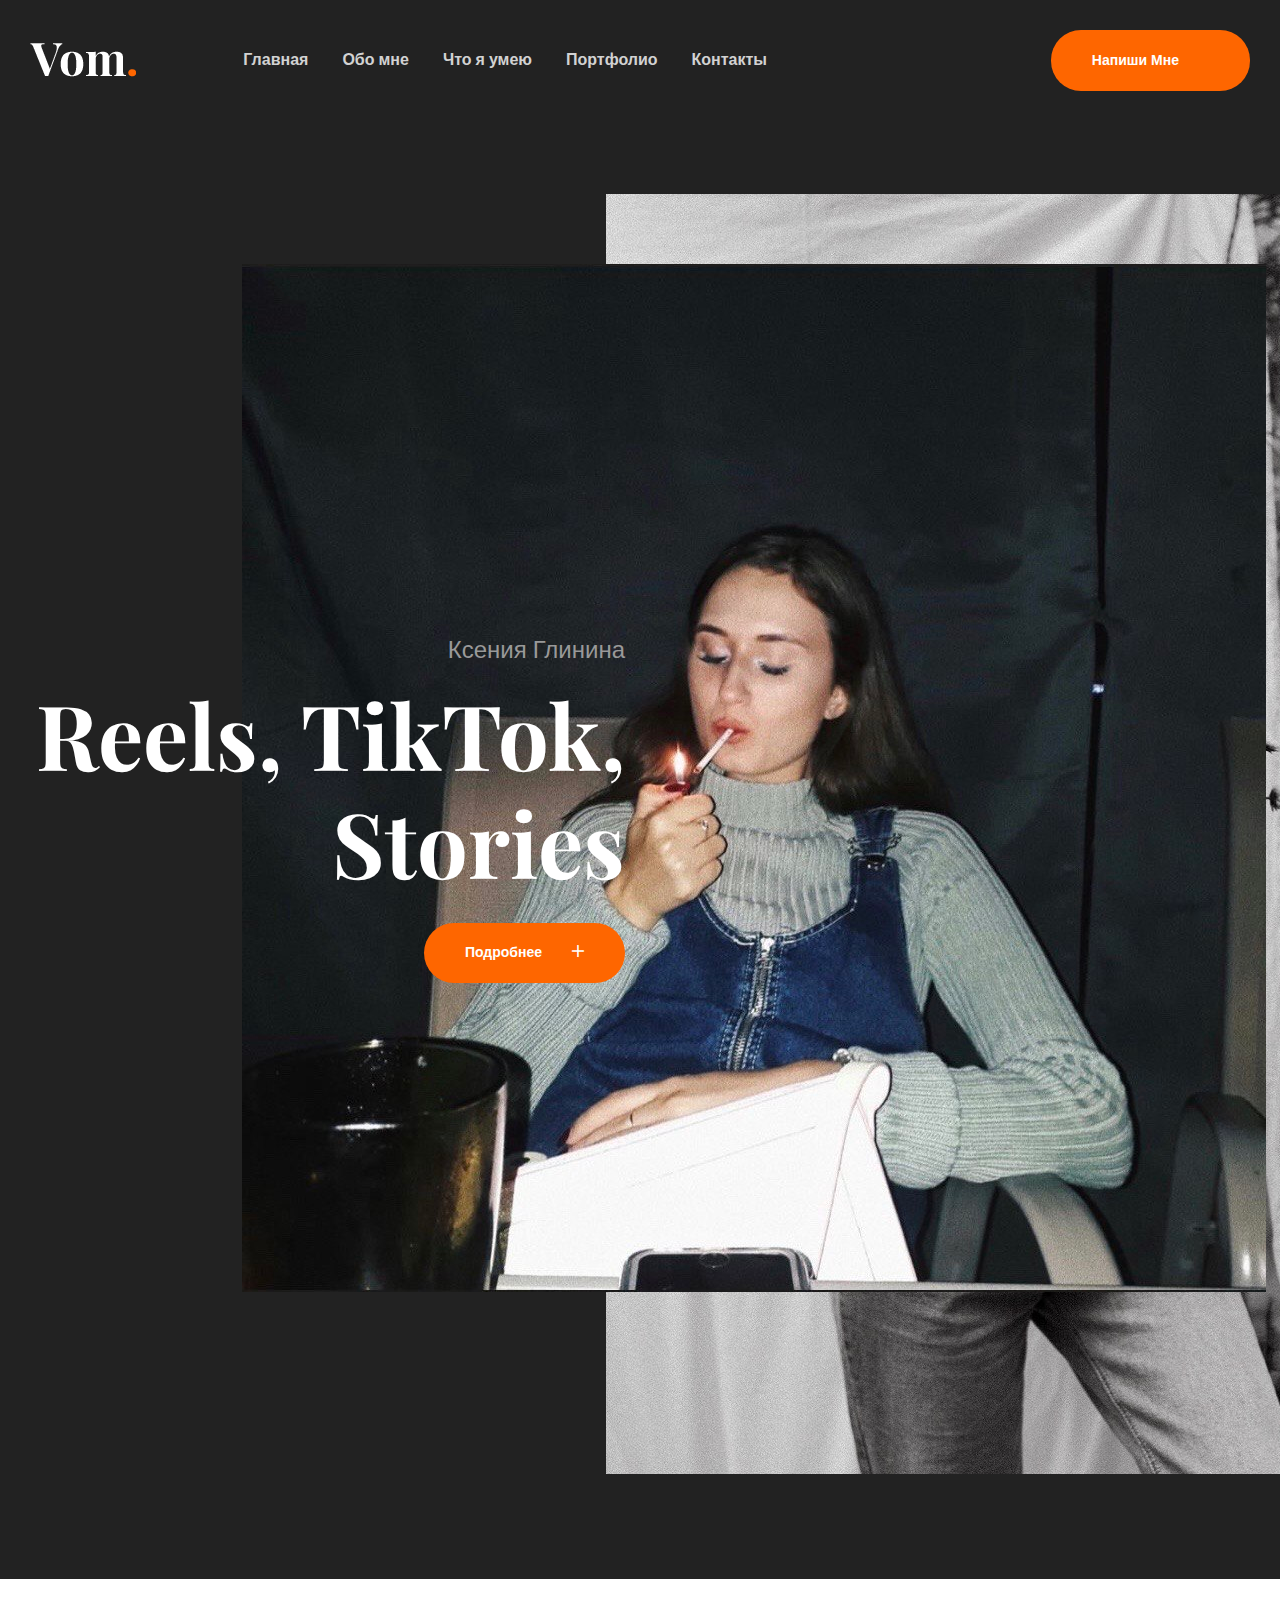
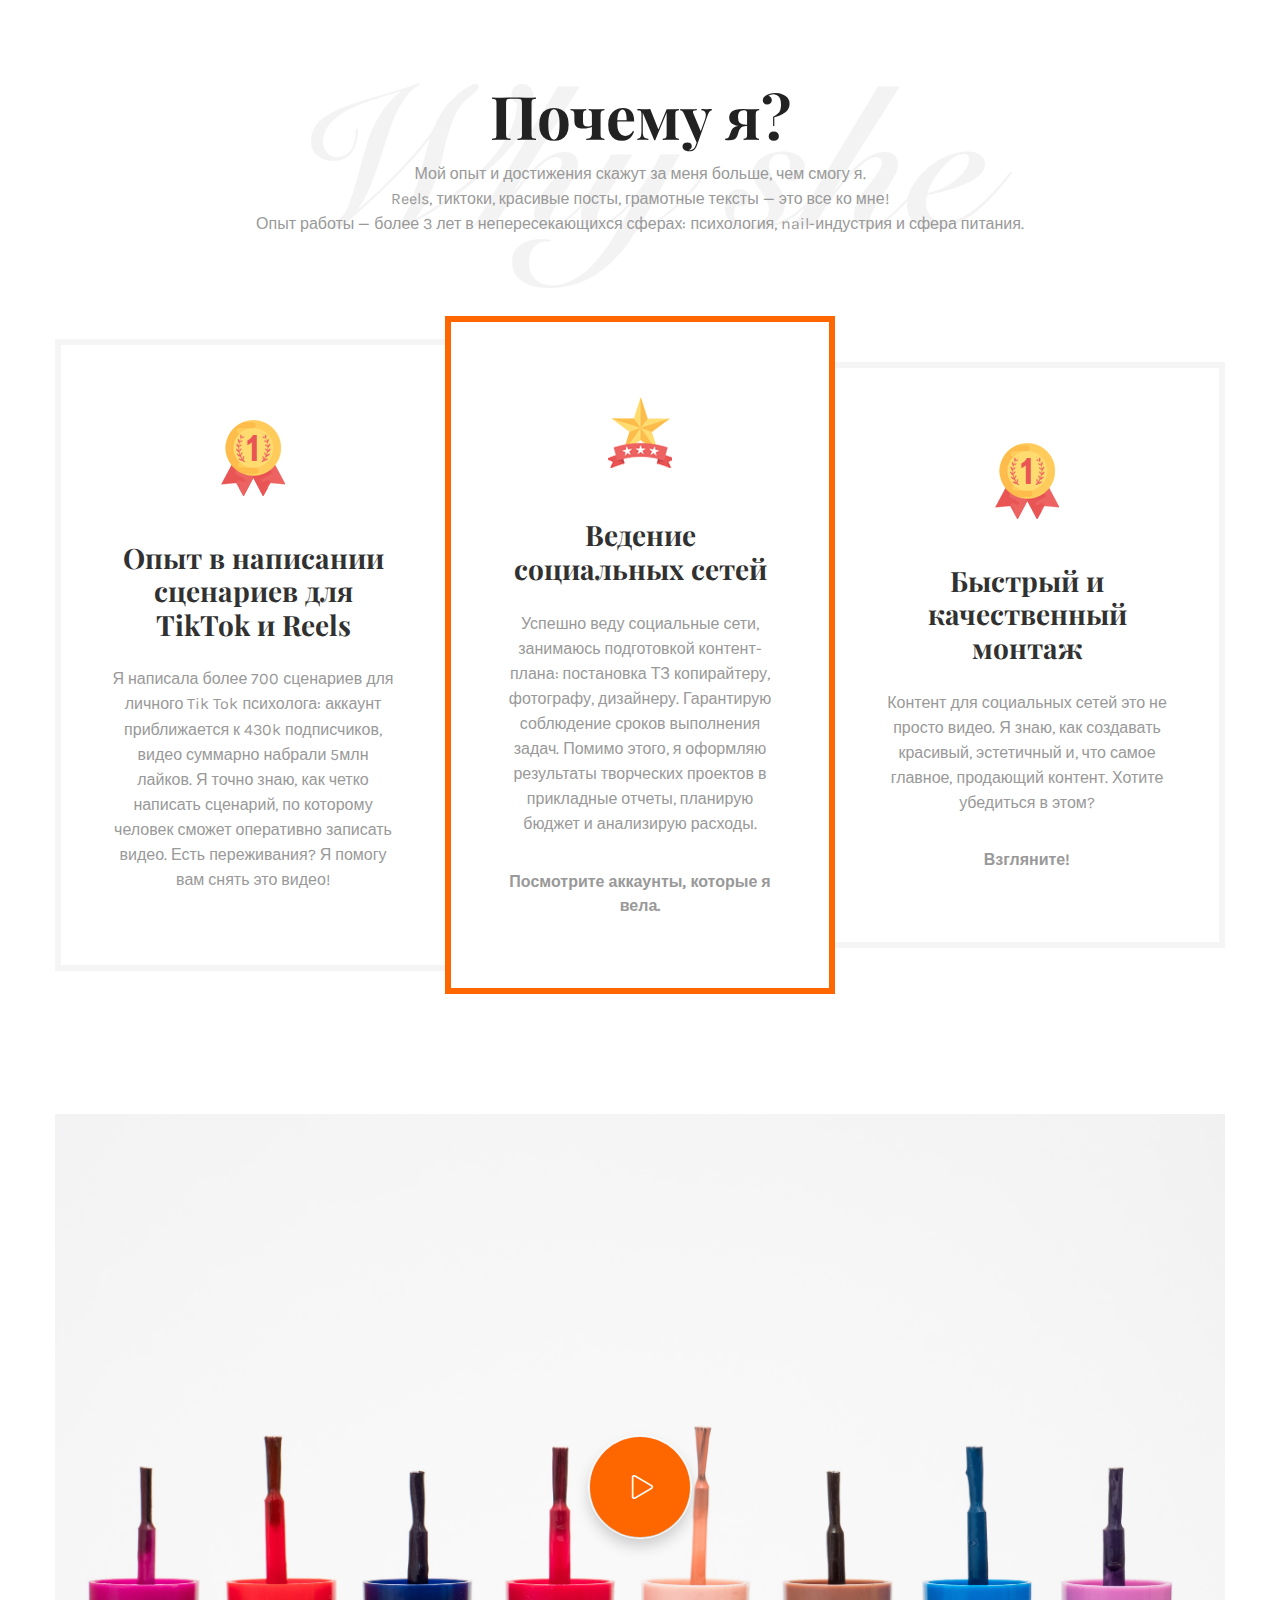
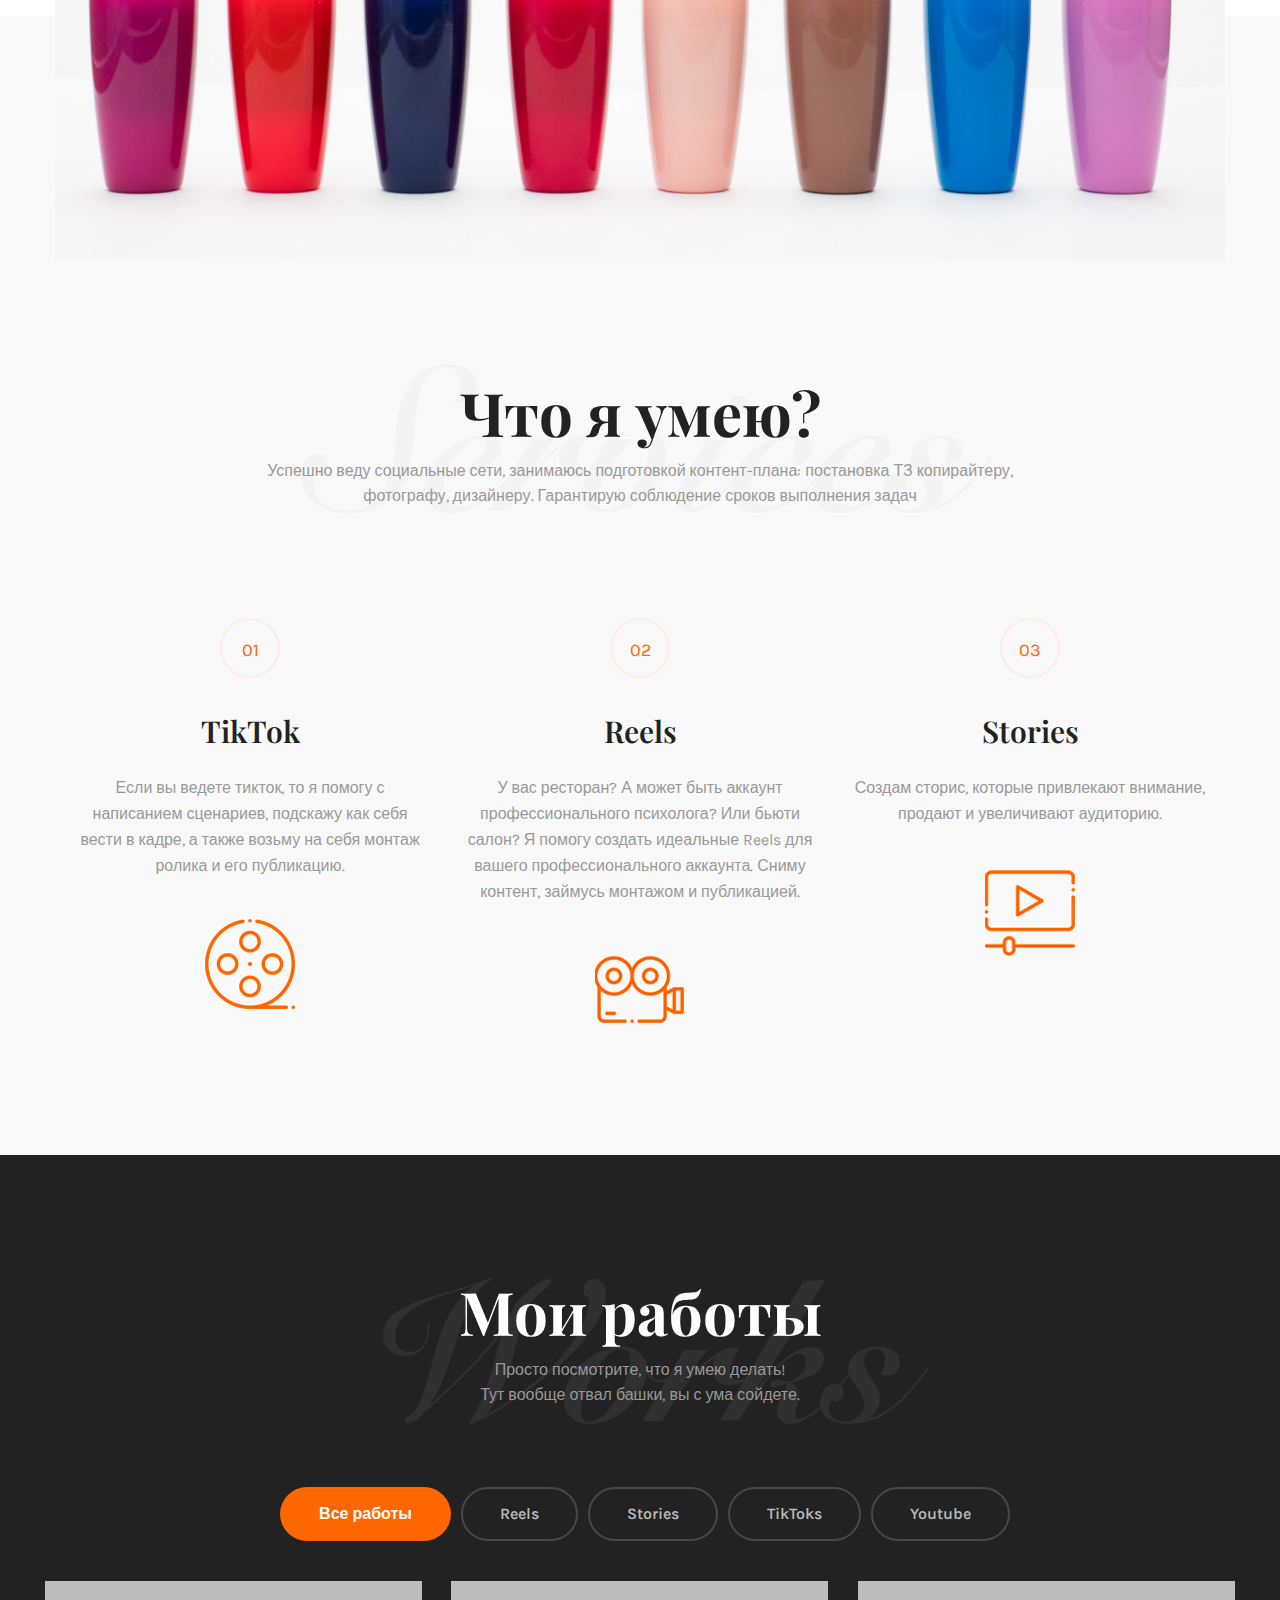
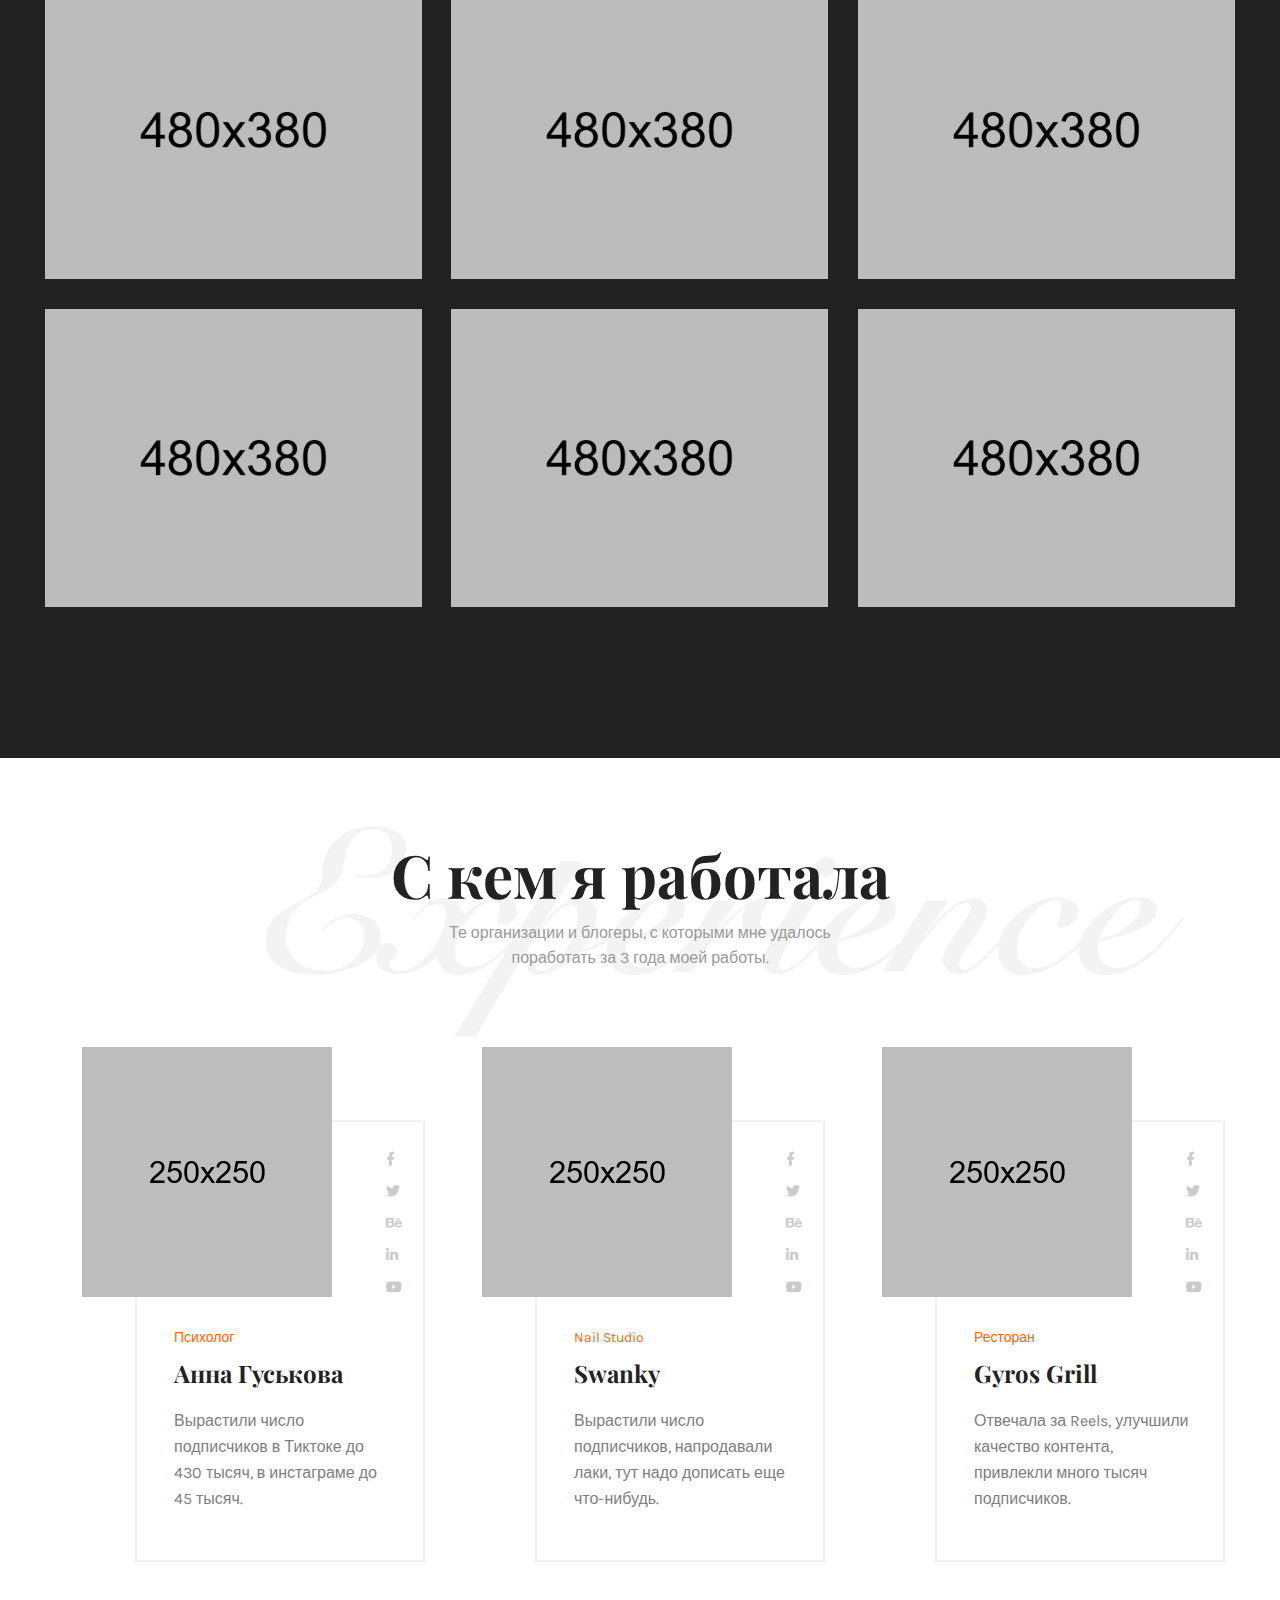
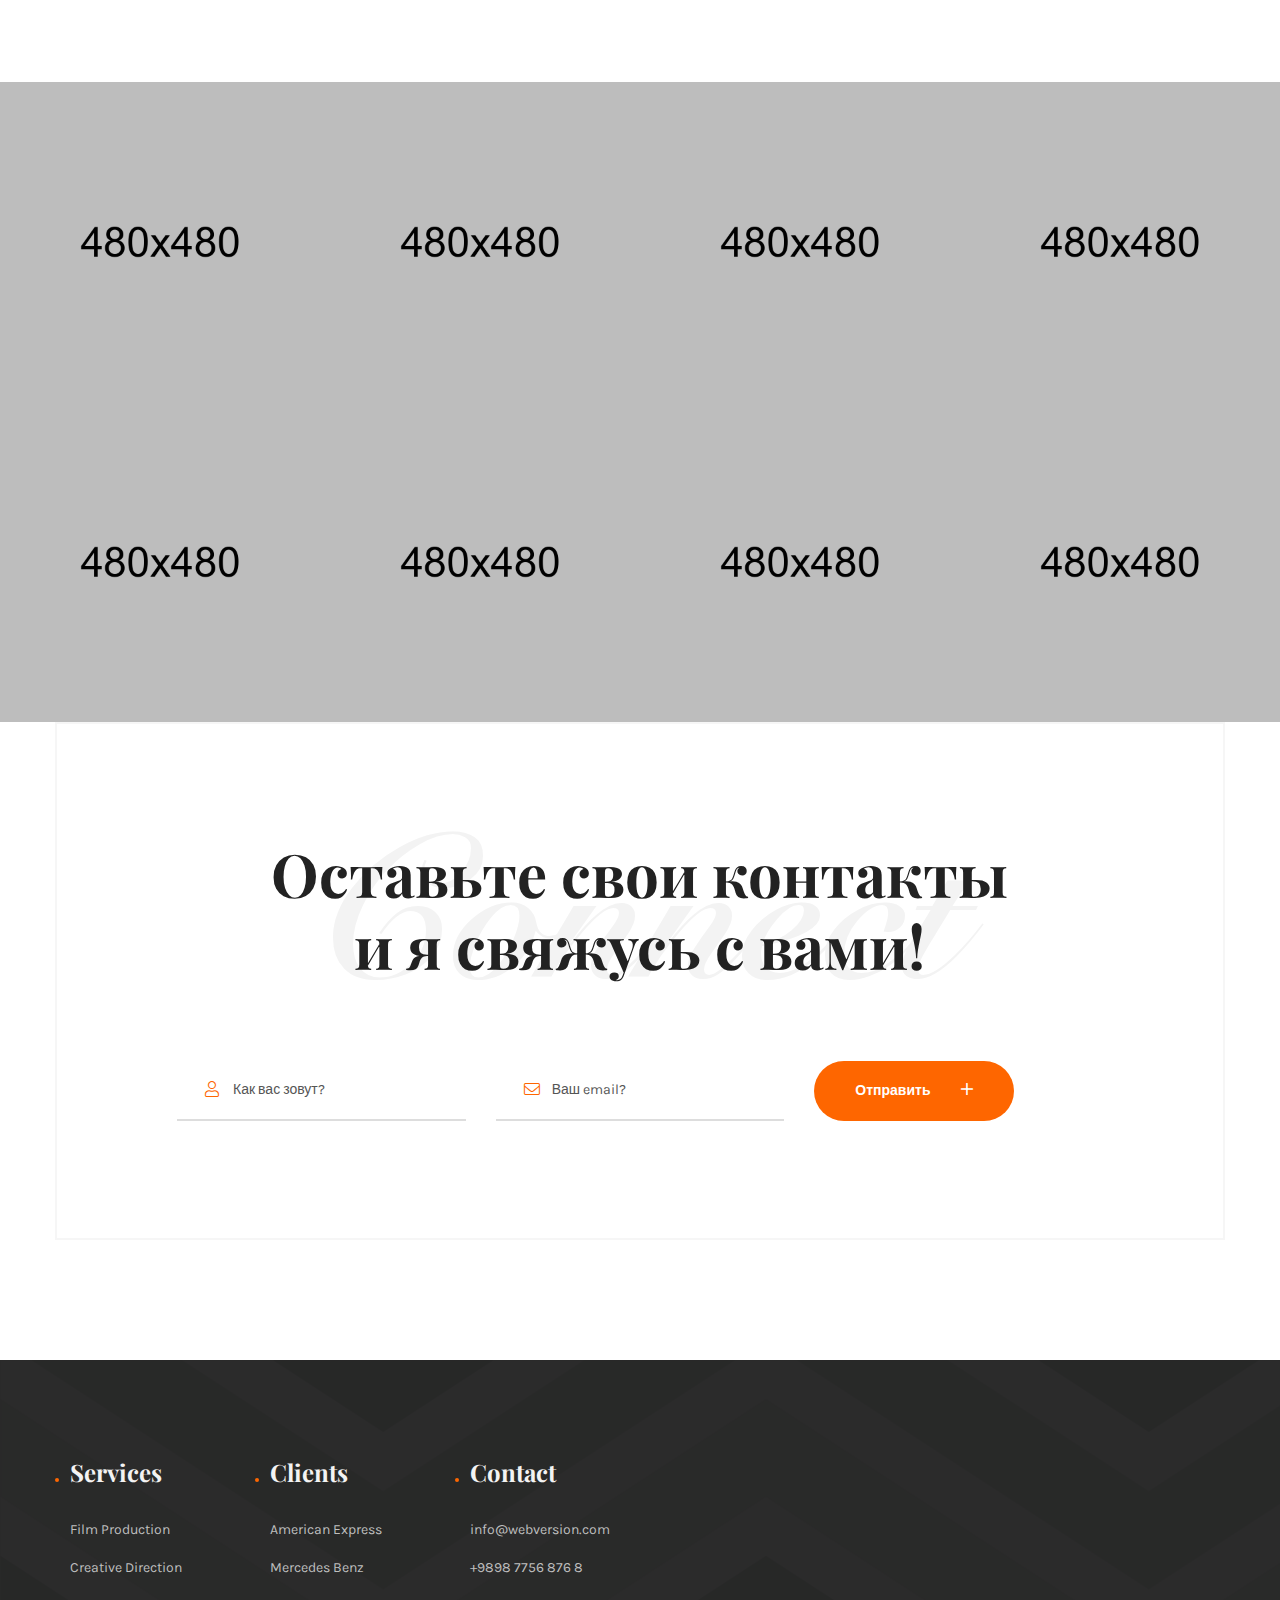
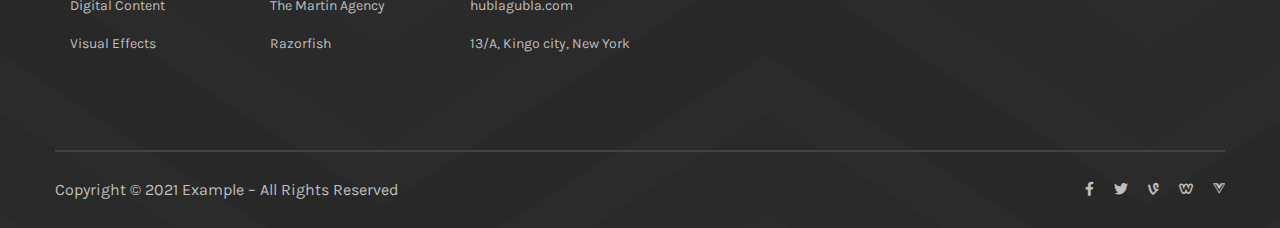
==== commit dd1ebee6: "Поправил тексты, убрал лишние блоки" ====
--- a/vom/index.html
+++ b/vom/index.html
@@ -47,18 +47,18 @@
                                             <li><a href="about_me.html">Обо мне</a></li>
                                             <li><a href="services.html">Что я умею</a></li>
                                             <li><a href="work.html">Портфолио</a>
-                                                <ul class="submenu">
-                                                    <li><a href="about.html">About Us</a></li>
-                                                    <li><a href="about_me.html">About Me</a></li>
-                                                    <li><a href="personal-details.html">Personal Details</a></li>
-                                                    <li><a href="services.html">Services</a></li>
-                                                    <li><a href="single-services.html">Services Details </a></li>
-                                                    <li><a href="team.html">Team</a></li>
-                                                    <li><a href="blog.html">Blog</a></li>
-                                                    <li><a href="blog-details.html">Blog Details</a></li>
-                                                    <li><a href="work.html">Work</a></li>
-                                                    <li><a href="contact.html">Contact</a></li>
-                                                </ul>
+<!--                                                <ul class="submenu">-->
+<!--                                                    <li><a href="about.html">About Us</a></li>-->
+<!--                                                    <li><a href="about_me.html">About Me</a></li>-->
+<!--                                                    <li><a href="personal-details.html">Personal Details</a></li>-->
+<!--                                                    <li><a href="services.html">Services</a></li>-->
+<!--                                                    <li><a href="single-services.html">Services Details </a></li>-->
+<!--                                                    <li><a href="team.html">Team</a></li>-->
+<!--                                                    <li><a href="blog.html">Blog</a></li>-->
+<!--                                                    <li><a href="blog-details.html">Blog Details</a></li>-->
+<!--                                                    <li><a href="work.html">Work</a></li>-->
+<!--                                                    <li><a href="contact.html">Contact</a></li>-->
+<!--                                                </ul>-->
                                             </li>
                                             <li><a href="contact.html">Контакты</a></li>
                                         </ul>
@@ -69,7 +69,7 @@
                         <div class="col-xl-4 col-lg-3 d-none d-lg-block">
                             <div class="header-right">
                                 <div class="header-button f-right">
-                                    <a href="#" class="btn orange-bg btn-icon">Напиши мне<i class="fal fa-message"></i></a>
+                                    <a href="#" class="btn orange-bg btn-icon">Напиши мне<i class="fa-message"></i></a>
                                 </div>
                             </div>
                         </div>
@@ -97,8 +97,8 @@
                             </div>
                             <div class="col-xl-6">
                                 <div class="h1-hero-right-thumb hero-right-thumb position-relative">
-                                    <img class="hero-back-thumb" data-tilt data-tilt-perspective="3000" src="img/homepage1/hero/ksu_1.jpg" alt="">
-                                    <img class="hero-front-thumb" data-tilt data-tilt-perspective="3000" src="img/homepage1/hero/ksu_2.jpg" alt="">
+                                    <img class="hero-back-thumb" src="img/homepage1/hero/ksu_1.jpg" alt="">
+                                    <img class="hero-front-thumb" src="img/homepage1/hero/ksu_2.jpg" alt="">
                                 </div>
                             </div>
                         </div>
@@ -113,10 +113,10 @@
                         <div class="col-xl-8 offset-xl-2">
                             <div class="section-title mb-80">
                                 <div class="archivment-front">
-                                    <h3>Our Archivement</h3>
-                                    <p>Lorem ipsum dolor sit amet, consectetur adipiscing elit, sed do eiusmod tempor<br>incididunt ut labore et dolore magna aliqua.</p>
-                                </div>
-                                <h3 class="archivment-back">Awards</h3>
+                                    <h3>Почему я?</h3>
+                                    <p>Мой опыт и достижения скажут за меня больше, чем смогу я.<br>Reels, тиктоки, красивые посты, грамотные тексты — это все ко мне!<br>Опыт работы — более 3 лет в непересекающихся сферах: психология, nail-индустрия и сфера питания.</p>
+                                </div>
+                                <h3 class="archivment-back">Why she</h3>
                             </div>
                         </div>
                     </div>
@@ -124,26 +124,24 @@
                         <div class="col-xl-4 col-lg-4">
                             <div class="reward-box-wrapper reward-box-wrapper1 text-center mb-30">
                                 <i class="icon"><img src="img/homepage1/Reward/1.png" alt=""></i>
-                                <span>2010</span>
-                                <h3>Genious Reward</h3>
-                                <p>Lorem ipsum dolor sit amet, consect etur adipiscing elit, sed do eiusmod tempor incididunt ut lab.</p>
+                                <h3>Опыт в написании сценариев для TikTok и Reels</h3>
+                                <p>Я написала более 700 сценариев для личного Tik Tok психолога: аккаунт приближается к 430k подписчиков, видео суммарно набрали 5млн лайков. Я точно знаю, как четко написать сценарий, по которому человек сможет оперативно записать видео. Есть переживания? Я помогу вам снять это видео!</p>
                             </div>
                         </div>
                         <div class="col-xl-4 col-lg-4">
                             <div class="reward-box-wrapper reward-box-wrapper2 active text-center mb-30">
                                 <i class="icon"><img src="img/homepage1/Reward/2.png" alt=""></i>
-                                <span>2010</span>
-                                <h3>Best Movie Maker</h3>
-                                <p>Lorem ipsum dolor sit amet, consect etur adipisicing elit, sed do eiusmod tempor incididunt ut labore et dolore magna aliqua. Ut enim ad minim veniam, quis nostrud.</p>
-                                <a href="#" class="read-more-link">Read More</a>
+                                <h3>Ведение социальных сетей</h3>
+                                <p>Успешно веду социальные сети, занимаюсь подготовкой контент-плана: постановка ТЗ копирайтеру, фотографу, дизайнеру. Гарантирую соблюдение сроков выполнения задач. Помимо этого, я оформляю результаты творческих проектов в прикладные отчеты, планирую бюджет и анализирую расходы.</p>
+                                <a href="#" class="read-more-link">Посмотрите аккаунты, которые я вела.</a>
                             </div>
                         </div>
                         <div class="col-xl-4 col-lg-4">
                             <div class="reward-box-wrapper reward-box-wrapper3 text-center mb-30">
                                 <i class="icon"><img src="img/homepage1/Reward/1.png" alt=""></i>
-                                <span>2010</span>
-                                <h3>Genious Reward</h3>
-                                <p>Lorem ipsum dolor sit amet, consect etur adipiscing elit, sed do eiusmod tempor incididunt ut lab.</p>
+                                <h3>Быстрый и качественный монтаж</h3>
+                                <p>Контент для социальных сетей это не просто видео. Я знаю, как создавать красивый, эстетичный и, что самое главное, продающий контент. Хотите убедиться в этом?</p>
+                                <a href="#" class="read-more-link">Взгляните!</a>
                             </div>
                         </div>
                     </div>
@@ -154,7 +152,7 @@
             <div class="video-area white-bg">
                 <div class="container">
                     <div class="video-wrap"><!--  data-background="img/video_bg/video-img.png" -->
-                        <div class="vidoe-img" data-tilt data-tilt-perspective="3000"><img class="img" src="img/homepage1/video_bg/video-img.jpg" alt=""></div>
+                        <div class="vidoe-img"><img class="img" src="img/homepage1/video_bg/video-img.jpg" alt=""></div>
                         <div class="play-btn">
                             <a class="popup-video circle-animation" href="https://www.youtube.com/watch?v=KMc6DyEJp04"><i class="fal fa-play"></i></a>
                         </div>
@@ -170,8 +168,8 @@
                             <!-- section-tittle -->
                             <div class="section-title mb-110">
                                 <div class="archivment-front">
-                                    <h3>What We Do?</h3>
-                                    <p>Lorem ipsum dolor sit amet, consectetur adipiscing elit, sed do eiusmod tempor<br>incididunt ut labore et dolore magna aliqua.</p>
+                                    <h3>Что я умею?</h3>
+                                    <p>Успешно веду социальные сети, занимаюсь подготовкой контент-плана: постановка ТЗ копирайтеру,<br>фотографу, дизайнеру. Гарантирую соблюдение сроков выполнения задач</p>
                                 </div>
                                 <h3 class="archivment-back">Services</h3>
                             </div>
@@ -185,13 +183,13 @@
                                     <div class="single-we-do-box text-center mb-30">
                                         <div class="we-do-top">
                                             <div class="we-do-btn"><a  href="#" >01</a></div>
-                                            <div class="we-do-tittle"><h3>Creative Conceptions</h3></div>
+                                            <div class="we-do-tittle"><h3>TikTok</h3></div>
                                         </div>
                                         <div class="we-do-top-back text-center">
                                             <h2>01</h2>
                                         </div>
                                         <div class="we-do-bottom">
-                                            <div class="we-do-para"><p>Lorem ipsum dolor sit amet, consect etur adipiscing elit, sed do eiusmod tempor incididunt ut lab.</p></div>
+                                            <div class="we-do-para"><p>Если вы ведете тикток, то я помогу с написанием сценариев, подскажу как себя вести в кадре, а также возьму на себя монтаж ролика и его публикацию.</p></div>
                                             <div class="we-do-icon"><img src="img/homepage1/we_do/1.png" alt=""></div>
                                         </div>
                                     </div>
@@ -200,13 +198,13 @@
                                     <div class="single-we-do-box text-center mb-30">
                                         <div class="we-do-top">
                                             <div class="we-do-btn"><a  href="">02</a></div>
-                                            <div class="we-do-tittle"><h3>Shooting & Editing</h3></div>
+                                            <div class="we-do-tittle"><h3>Reels</h3></div>
                                         </div>
                                         <div class="we-do-top-back text-center">
                                             <h2>02</h2>
                                         </div>
                                         <div class="we-do-bottom">
-                                            <div class="we-do-para"><p>Lorem ipsum dolor sit amet, consect etur adipiscing elit, sed do eiusmod tempor incididunt ut lab.</p></div>
+                                            <div class="we-do-para"><p>У вас ресторан? А может быть аккаунт профессионального психолога? Или бьюти салон? Я помогу создать идеальные Reels для вашего профессионального аккаунта. Сниму контент, займусь монтажом и публикацией.</p></div>
                                             <div class="we-do-icon"><img src="img/homepage1/we_do/2.png" alt=""></div>
                                         </div>
                                     </div>
@@ -215,13 +213,13 @@
                                     <div class="single-we-do-box text-center mb-30">
                                         <div class="we-do-top">
                                             <div class="we-do-btn"><a  href="">03</a></div>
-                                            <div class="we-do-tittle"><h3>Motion Graphics</h3></div>
+                                            <div class="we-do-tittle"><h3>Stories</h3></div>
                                         </div>
                                         <div class="we-do-top-back text-center">
                                             <h2>03</h2>
                                         </div>
                                         <div class="we-do-bottom">
-                                            <div class="we-do-para"><p>Lorem ipsum dolor sit amet, consect etur adipiscing elit, sed do eiusmod tempor incididunt ut lab.</p></div>
+                                            <div class="we-do-para"><p>Создам сторис, которые привлекают внимание, продают и увеличивают аудиторию.</p></div>
                                             <div class="we-do-icon"><img src="img/homepage1/we_do/3.png" alt=""></div>
                                         </div>
                                     </div>
@@ -241,8 +239,8 @@
                         <div class="col-xl-12 mb-65">
                             <div class="section-title section-title2 d-block">
                                 <div class="archivment-front text-center">
-                                    <h3>Our Movies</h3>
-                                    <p>Lorem ipsum dolor sit amet, consectetur adipiscing elit, sed do eiusmod<br>incididunt ut labore et dolore magna aliqua.</p>
+                                    <h3>Мои работы</h3>
+                                    <p>Просто посмотрите, что я умею делать!<br>Тут вообще отвал башки, вы с ума сойдете.</p>
                                 </div>
                                 <h3 class="archivment-back">Works</h3>
                             </div>
@@ -252,10 +250,10 @@
                     <div class="row justify-content-center">
                         <div class="co-xl-12 ">
                             <div class="portfolio-menu filter-button-group mb-40  pl-10 text-center">
-                                <button class="active" data-filter="*">All Works</button>
-                                <button data-filter=".cat1">Movies</button>
-                                <button data-filter=".cat2">FAMILY</button>
-                                <button data-filter=".cat3">Drama</button>
+                                <button class="active" data-filter="*">Все работы</button>
+                                <button data-filter=".cat1">Reels</button>
+                                <button data-filter=".cat2">Stories</button>
+                                <button data-filter=".cat3">TikToks</button>
                                 <button data-filter=".cat4">Youtube</button>
                             </div>
                         </div>
@@ -316,9 +314,6 @@
                 </div>
             </div>
             <!-- movi_tabs_end -->
-            <div class="movi-btn text-center">
-                <a href="#" class="btn orange-bg btn-icon orange-hover-1">Hire Us Now<i class="fal fa-plus"></i></a>
-            </div>
             <!--Movi_area_end-->
             <!-- Creative_team_start -->
             <div class="creative-team-area pt-80 pb-40">
@@ -328,10 +323,10 @@
                             <!-- section-tittle -->
                             <div class="section-title section-title3 ">
                                 <div class="archivment-front">
-                                    <h3>Creative Team</h3>
-                                    <p>Lorem ipsum dolor sit amet, consectetur adipiscing elit, sed do eiusmod tempor<br>incididunt ut labore et dolore magna aliqua.</p>
-                                </div>
-                                <h3 class="archivment-back">Members</h3>
+                                    <h3>С кем я работала</h3>
+                                    <p>Те организации и блогеры, с которыми мне удалось<br>поработать за 3 года моей работы.</p>
+                                </div>
+                                <h3 class="archivment-back">Experience</h3>
                             </div>
                         </div>
                     </div>
@@ -353,10 +348,10 @@
                                         </div>
                                     </div>
                                     <div class="team-bottom">
-                                        <span>Founder</span>
-                                        <h3>Kemel D. Dimola</h3>
-                                        <p>Lorem ipsum dolor sit amet, cons ectetur adipiscing elit, sed doth eiusmod
-                                            tempor. </p>
+                                        <span>Психолог</span>
+                                        <h3>Анна Гуськова</h3>
+                                        <p>Вырастили число подписчиков в Тиктоке до 430 тысяч, в инстаграме до
+                                            45 тысяч. </p>
                                     </div>
                                 </div>
                             </div>
@@ -378,10 +373,10 @@
                                         </div>
                                     </div>
                                     <div class="team-bottom">
-                                        <span>Designer</span>
-                                        <h3>Elima B. Baldos</h3>
-                                        <p>Lorem ipsum dolor sit amet, cons ectetur adipiscing elit, sed doth eiusmod
-                                            tempor. </p>
+                                        <span>Nail Studio</span>
+                                        <h3>Swanky</h3>
+                                        <p>Вырастили число подписчиков, напродавали лаки, тут надо дописать
+                                            еще что-нибудь. </p>
                                     </div>
                                 </div>
                             </div>
@@ -403,10 +398,10 @@
                                         </div>
                                     </div>
                                     <div class="team-bottom">
-                                        <span>Developer</span>
-                                        <h3>Nicola H. Hiliam</h3>
-                                        <p>Lorem ipsum dolor sit amet, cons ectetur adipiscing elit, sed doth eiusmod
-                                            tempor. </p>
+                                        <span>Ресторан</span>
+                                        <h3>Gyros Grill</h3>
+                                        <p>Отвечала за Reels, улучшили качество контента, привлекли
+                                            много тысяч подписчиков. </p>
                                     </div>
                                 </div>
                             </div>
@@ -536,65 +531,65 @@
             </div>
             <!-- teammembers_End -->
             <!-- news_feeds_sart -->
-            <div class="news-feeds-area pt-110 pb-90">
-                <div class="container">
-                    <div class="row">
-                        <div class="col-xl-8 offset-xl-2">
-                            <!-- section-tittle -->
-                            <div class="section-title section-title4 mb-75">
-                                <div class="archivment-front">
-                                    <h3>News Feeds</h3>
-                                    <p>Lorem ipsum dolor sit amet, consectetur adipiscing elit, sed do eiusmod tempor<br>incididunt ut labore et dolore magna aliqua.</p>
-                                </div>
-                                <h3 class="archivment-back">Cinema</h3>
-                            </div>
-                        </div>
-                        <!-- news_feeds_conent_start -->
-                        <div class="col-xl-4 col-lg-4 col-md-6">
-                            <div class="single-news-feeds mb-30">
-                                <div class="news-feed-img"><img src="img/homepage1/news_feeds/news_feeds_1.jpg" alt=""></div>
-                                <div class="news-feed-content">
-                                    <div class="Industry">
-                                        <ul>
-                                            <li><a href="#">Film</a></li>
-                                            <li><a href="#">Industry</a></li>
-                                        </ul>
-                                    </div>
-                                    <h3><a href="#">Lorem ipsum dolor sit amet, consectetur.</a></h3>
-                                    <p>Lorem ipsum dolor sit amet, consectetur adipiscing elit, sed do eiusmod tempor incididunt ut labore et dolore magna.</p>
-                                </div>
-                            </div>
-                        </div>
-                        <div class="col-xl-4 col-lg-4 col-md-6">
-                            <div class="single-news-feeds mb-30">
-                                <div class="news-feed-img"><img src="img/homepage1/news_feeds/news_feeds_2.jpg" alt=""></div>
-                                <div class="news-feed-content news-feed-content-2">
-                                    <div class="Industry">
-                                        <ul>
-                                            <li><a href="#">Film</a></li>
-                                            <li><a href="#">Industry</a></li>
-                                        </ul>
-                                    </div>
-                                    <h3><a href="#">Lorem ipsum dolor sit amet, consectetur.</a></h3>
-                                    <p><a href="#">By Rosalina D. Williamson</a></p>
-                                </div>
-                            </div>
-                        </div>
-                        <div class="col-xl-4 col-lg-4 col-md-6">
-                            <div class="single-news-feeds mb-30">
-                                <div class="news-feed-img"><img src="img/homepage1/news_feeds/news_feeds_3.jpg" alt=""></div>
-                                <div class="news-feed-content news-feed-content-2">
-                                    <div class="Industry">
-                                        <ul>
-                                            <li><a href="#">Film</a></li>
-                                            <li><a href="#">Industry</a></li>
-                                        </ul>
-                                    </div>
-                                    <h3><a href="#">Lorem ipsum dolor sit amet, consectetur.</a></h3>
-                                    <p><a href="#">By Rosalina D. Williamson</a></p>
-                                </div>
-                            </div>
-                        </div>
+<!--            <div class="news-feeds-area pt-110 pb-90">-->
+<!--                <div class="container">-->
+<!--                    <div class="row">-->
+<!--                        <div class="col-xl-8 offset-xl-2">-->
+<!--                            &lt;!&ndash; section-tittle &ndash;&gt;-->
+<!--                            <div class="section-title section-title4 mb-75">-->
+<!--                                <div class="archivment-front">-->
+<!--                                    <h3>News Feeds</h3>-->
+<!--                                    <p>Lorem ipsum dolor sit amet, consectetur adipiscing elit, sed do eiusmod tempor<br>incididunt ut labore et dolore magna aliqua.</p>-->
+<!--                                </div>-->
+<!--                                <h3 class="archivment-back">Cinema</h3>-->
+<!--                            </div>-->
+<!--                        </div>-->
+<!--                        &lt;!&ndash; news_feeds_conent_start &ndash;&gt;-->
+<!--                        <div class="col-xl-4 col-lg-4 col-md-6">-->
+<!--                            <div class="single-news-feeds mb-30">-->
+<!--                                <div class="news-feed-img"><img src="img/homepage1/news_feeds/news_feeds_1.jpg" alt=""></div>-->
+<!--                                <div class="news-feed-content">-->
+<!--                                    <div class="Industry">-->
+<!--                                        <ul>-->
+<!--                                            <li><a href="#">Film</a></li>-->
+<!--                                            <li><a href="#">Industry</a></li>-->
+<!--                                        </ul>-->
+<!--                                    </div>-->
+<!--                                    <h3><a href="#">Lorem ipsum dolor sit amet, consectetur.</a></h3>-->
+<!--                                    <p>Lorem ipsum dolor sit amet, consectetur adipiscing elit, sed do eiusmod tempor incididunt ut labore et dolore magna.</p>-->
+<!--                                </div>-->
+<!--                            </div>-->
+<!--                        </div>-->
+<!--                        <div class="col-xl-4 col-lg-4 col-md-6">-->
+<!--                            <div class="single-news-feeds mb-30">-->
+<!--                                <div class="news-feed-img"><img src="img/homepage1/news_feeds/news_feeds_2.jpg" alt=""></div>-->
+<!--                                <div class="news-feed-content news-feed-content-2">-->
+<!--                                    <div class="Industry">-->
+<!--                                        <ul>-->
+<!--                                            <li><a href="#">Film</a></li>-->
+<!--                                            <li><a href="#">Industry</a></li>-->
+<!--                                        </ul>-->
+<!--                                    </div>-->
+<!--                                    <h3><a href="#">Lorem ipsum dolor sit amet, consectetur.</a></h3>-->
+<!--                                    <p><a href="#">By Rosalina D. Williamson</a></p>-->
+<!--                                </div>-->
+<!--                            </div>-->
+<!--                        </div>-->
+<!--                        <div class="col-xl-4 col-lg-4 col-md-6">-->
+<!--                            <div class="single-news-feeds mb-30">-->
+<!--                                <div class="news-feed-img"><img src="img/homepage1/news_feeds/news_feeds_3.jpg" alt=""></div>-->
+<!--                                <div class="news-feed-content news-feed-content-2">-->
+<!--                                    <div class="Industry">-->
+<!--                                        <ul>-->
+<!--                                            <li><a href="#">Film</a></li>-->
+<!--                                            <li><a href="#">Industry</a></li>-->
+<!--                                        </ul>-->
+<!--                                    </div>-->
+<!--                                    <h3><a href="#">Lorem ipsum dolor sit amet, consectetur.</a></h3>-->
+<!--                                    <p><a href="#">By Rosalina D. Williamson</a></p>-->
+<!--                                </div>-->
+<!--                            </div>-->
+<!--                        </div>-->
                         <!-- news_feeds_conent_end -->
                     </div>
                 </div>
@@ -610,10 +605,9 @@
                                 <!-- section-tittle -->
                                 <div class="section-title section-title5 mb-80">
                                     <div class="archivment-front">
-                                        <p class="subscribe">Subscribe</p>
-                                        <h3>Get Every Single<br>Updates.</h3>
-                                    </div>
-                                    <h3 class="archivment-back">Subscribe</h3>
+                                        <h3>Оставьте свои контакты<br>и я свяжусь с вами!</h3>
+                                    </div>
+                                    <h3 class="archivment-back">Connect</h3>
                                 </div>
                             </div>
                         </div>
@@ -629,7 +623,7 @@
                                                     <div class="single-input-box mb-30">
                                                         <div class="input-box-area d-flex">
                                                             <i class="fal fa-user"></i>
-                                                            <input type="text" placeholder="Enter your name">
+                                                            <input type="text" placeholder="Как вас зовут?">
                                                         </div>
                                                     </div>
                                                 </div>
@@ -637,13 +631,13 @@
                                                     <div class="single-input-box mb-30">
                                                         <div class="input-box-area d-flex">
                                                             <i class="fal fa-envelope"></i>
-                                                            <input type="text" placeholder="Enter your name">
+                                                            <input type="text" placeholder="Ваш email?">
                                                         </div>
                                                     </div>
                                                 </div>
                                                 <div class="col-xl-4">
                                                     <div class="subscribe-btn mb-30">
-                                                        <a href="#" class="btn btn-icon orange-hover-1">Subscribe Now<i class="fal fa-plus"></i></a>
+                                                        <a href="#" class="btn btn-icon orange-hover-1">Отправить<i class="fal fa-plus"></i></a>
                                                     </div>
                                                 </div>
                                             </div>
@@ -709,23 +703,23 @@
                                 </div>
                             </div>
                             <!-- instagram -->
-                            <div class="col-xl-3 col-lg-3 col-md-6">
-                                <div class="footer-area-top ml-15 mb-30">
-                                    <div class="footer-title">
-                                        <h4>Instagram</h4>
-                                    </div>
-                                    <div class="instagram-gellay">
-                                        <ul class="insta-feed">
-                                            <li><a href="#"><img src="img/homepage1/instragram/1.png" alt=""></a></li>
-                                            <li><a href="#"><img src="img/homepage1/instragram/2.png" alt=""></a></li>
-                                            <li><a href="#"><img src="img/homepage1/instragram/3.png" alt=""></a></li>
-                                            <li><a href="#"><img src="img/homepage1/instragram/4.png" alt=""></a></li>
-                                            <li><a href="#"><img src="img/homepage1/instragram/5.png" alt=""></a></li>
-                                            <li><a href="#"><img src="img/homepage1/instragram/6.png" alt=""></a></li>
-                                        </ul>
-                                    </div>
-                                </div>
-                            </div>
+<!--                            <div class="col-xl-3 col-lg-3 col-md-6">-->
+<!--                                <div class="footer-area-top ml-15 mb-30">-->
+<!--                                    <div class="footer-title">-->
+<!--                                        <h4>Instagram</h4>-->
+<!--                                    </div>-->
+<!--                                    <div class="instagram-gellay">-->
+<!--                                        <ul class="insta-feed">-->
+<!--                                            <li><a href="#"><img src="img/homepage1/instragram/1.png" alt=""></a></li>-->
+<!--                                            <li><a href="#"><img src="img/homepage1/instragram/2.png" alt=""></a></li>-->
+<!--                                            <li><a href="#"><img src="img/homepage1/instragram/3.png" alt=""></a></li>-->
+<!--                                            <li><a href="#"><img src="img/homepage1/instragram/4.png" alt=""></a></li>-->
+<!--                                            <li><a href="#"><img src="img/homepage1/instragram/5.png" alt=""></a></li>-->
+<!--                                            <li><a href="#"><img src="img/homepage1/instragram/6.png" alt=""></a></li>-->
+<!--                                        </ul>-->
+<!--                                    </div>-->
+<!--                                </div>-->
+<!--                            </div>-->
                         </div>
                     </div>
                 </div>
